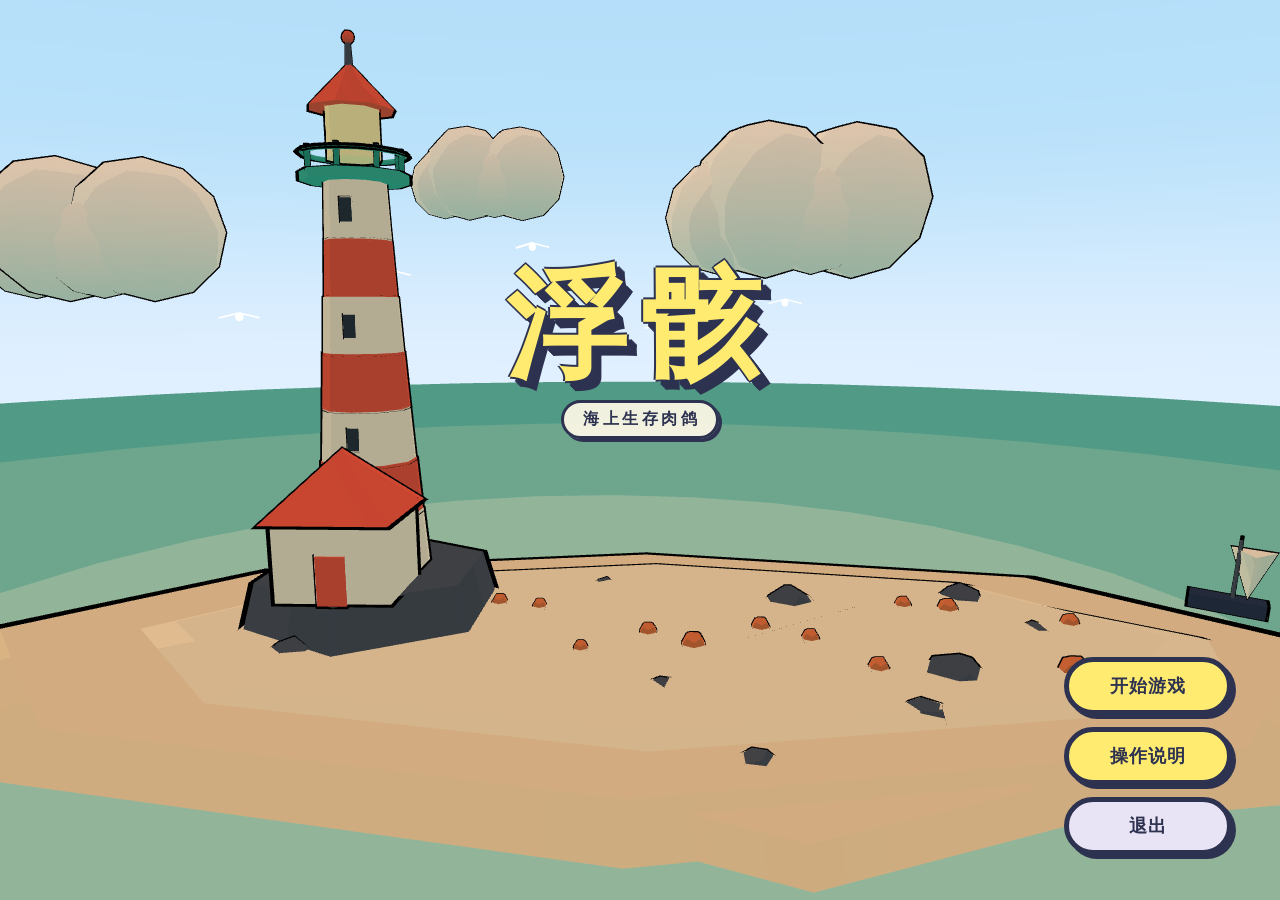
==== index.html @ b7efe767 "Keep flotsam off rocks, keep rocks off lighthouses, and sell supplies by the piece. Co-authored-by: " ====
<!DOCTYPE html>
<html lang="zh-CN">
<head>
  <meta charset="UTF-8" />
  <meta name="viewport" content="width=device-width, initial-scale=1.0, maximum-scale=1.0, user-scalable=no" />
  <title>浮骸</title>
  <link rel="stylesheet" href="css/style.css?v=44n" />
</head>
<body>
  <div id="game-root">
    <canvas id="c"></canvas>
    <div id="hud" class="hidden">
      <div class="hud-top">
        <div class="speed-panel">
          <div class="player-row"><img class="boat-logo" src="art/boat-logo.svg" width="36" height="36" alt="帆船" draggable="false" /><span class="player-name">浮骸船长</span></div>
          <div class="speed-box"><span id="speed-value">000</span><span class="speed-unit">节</span></div>
          <div class="stat-row"><span class="stat-label hp">耐久</span><div class="stat-bar"><div id="hp-fill"></div></div><span id="hp-text">100</span></div>
          <div class="inv-text" id="inv-text"></div>
          <div class="inv-text" id="combo-text"></div>
        </div>
        <div class="map-panel">
          <div class="map-row">
            <div id="hud-resonance" class="hud-resonance hidden" aria-live="polite"></div>
            <canvas id="minimap" width="140" height="140"></canvas>
          </div>
          <div class="map-meta">
            <div class="meta-chip gold" id="zone-name">海域</div>
            <div class="meta-chip" id="frag-count">海图碎片 0</div>
          </div>
        </div>
      </div>

      <div class="distance-hero"><span id="run-dist">0</span><small>米</small></div>

      <div id="evac-countdown" class="evac-countdown hidden"></div>

      <div class="hud-center">
        <div id="toast" class="toast hidden"></div>
        <div id="prompt" class="prompt hidden"></div>
        <div id="combo-hint" class="prompt hidden"></div>
        <div id="tut-guide" class="tut-guide hidden">
          <div id="tut-guide-step" class="tut-guide-step"></div>
          <h3 id="tut-guide-title" class="tut-guide-title"></h3>
          <p id="tut-guide-body" class="tut-guide-body"></p>
          <button type="button" id="tut-guide-next" class="tut-guide-btn">下一步</button>
          <button type="button" id="tut-guide-skip" class="tut-guide-btn tut-guide-skip">跳过教学</button>
        </div>
        <div id="qte" class="qte hidden">
          <div class="qte-label">咬钩 · 指针停在绿区按空格 <span id="qte-hits"></span></div>
          <div class="qte-track"><div id="qte-green" class="qte-green"></div><div id="qte-pointer" class="qte-pointer"></div></div>
        </div>
      </div>

      <div id="slots-bar" class="slots-bar">
        <div class="slot-col">
          <button type="button" class="slot-chip" data-slot="bow">头</button>
          <div class="slot-vita" title="活力"><div class="slot-vita-fill" data-slot="bow"></div></div>
        </div>
        <div class="slot-col">
          <button type="button" class="slot-chip" data-slot="stern">尾</button>
          <div class="slot-vita" title="活力"><div class="slot-vita-fill" data-slot="stern"></div></div>
        </div>
        <div class="slot-col">
          <button type="button" class="slot-chip" data-slot="sideL">左</button>
          <div class="slot-vita" title="活力"><div class="slot-vita-fill" data-slot="sideL"></div></div>
        </div>
        <div class="slot-col">
          <button type="button" class="slot-chip" data-slot="sideR">右</button>
          <div class="slot-vita" title="活力"><div class="slot-vita-fill" data-slot="sideR"></div></div>
        </div>
        <div class="slot-col">
          <button type="button" class="slot-chip" data-slot="keel">锚</button>
          <div class="slot-vita" title="活力"><div class="slot-vita-fill" data-slot="keel"></div></div>
        </div>
        <div class="slot-col">
          <button type="button" class="slot-chip" data-slot="sail">帆</button>
          <div class="slot-vita" title="活力"><div class="slot-vita-fill" data-slot="sail"></div></div>
        </div>
        <button type="button" class="slot-chip bag" id="btn-backpack" title="背包 (Tab / B)">包</button>
      </div>

      <div id="weapon-bar" class="weapon-bar">
        <button type="button" class="weapon-chip active" data-w="0">1 霜矛</button>
        <button type="button" class="weapon-chip" data-w="1">2 雷矛</button>
        <button type="button" class="weapon-chip" data-w="2">3 跌石</button>
      </div>

      <div id="backpack" class="backpack hidden" aria-hidden="true">
        <div class="bp-desk">
          <aside class="bp-nav">
            <button type="button" class="bp-return" id="bp-close" title="关闭 (Tab)">←</button>
            <button type="button" class="bp-tab active" data-tab="catch">
              <span class="bp-tab-icon bp-ico-fish"></span>
              <span class="bp-tab-label">鱼获</span>
            </button>
            <button type="button" class="bp-tab" data-tab="slots">
              <span class="bp-tab-icon bp-ico-slot"></span>
              <span class="bp-tab-label">改装</span>
            </button>
            <button type="button" class="bp-tab" data-tab="supplies">
              <span class="bp-tab-icon bp-ico-box"></span>
              <span class="bp-tab-label">物资</span>
            </button>
            <button type="button" class="bp-tab" data-tab="relics">
              <span class="bp-tab-icon bp-ico-relic"></span>
              <span class="bp-tab-label">宝物</span>
            </button>
            <button type="button" class="bp-tab" data-tab="craft">
              <span class="bp-tab-icon bp-ico-craft"></span>
              <span class="bp-tab-label">合成台</span>
            </button>
            <p class="bp-nav-hint">Tab 关闭</p>
          </aside>
          <section class="bp-mat">
            <div class="bp-mat-head">
              <span class="bp-mat-title" id="bp-mat-title">鱼获</span>
              <span class="bp-mat-count" id="fish-count">0</span>
              <div class="bp-col-nums" aria-hidden="true"><span>1</span><span>2</span><span>3</span><span>4</span><span>5</span></div>
            </div>
            <div id="bp-grid" class="bp-grid"></div>
          </section>
          <aside class="bp-clip">
            <div class="bp-clip-metal"></div>
            <div class="bp-clip-body">
              <div class="bp-clip-empty" id="bp-empty">选中格子查看详情</div>
              <div class="bp-clip-detail hidden" id="bp-detail">
                <div class="bp-clip-head">
                  <h3 id="bp-name">—</h3>
                  <span class="bp-serial" id="bp-serial">No. —</span>
                </div>
                <div class="bp-preview">
                  <div class="bp-preview-swatch" id="bp-swatch"></div>
                  <div class="bp-ribbon" id="bp-ribbon">普通</div>
                </div>
                <p class="bp-tagline" id="bp-tagline"></p>
                <p class="bp-desc" id="bp-desc"></p>
                <div class="bp-meta" id="bp-meta"></div>
                <div class="bp-slot-pick" id="bp-slot-pick">
                  <span class="bp-slot-label">绑定槽位</span>
                  <div class="bp-slot-row" id="bp-slot-row"></div>
                </div>
                <div class="bp-feed-pick hidden" id="bp-feed-pick">
                  <span class="bp-slot-label">选择投喂鱼</span>
                  <div class="bp-feed-row" id="bp-feed-row"></div>
                  <p class="bp-feed-empty hidden" id="bp-feed-empty">鱼获中没有可投喂的鱼</p>
                </div>
                <div class="bp-actions">
                  <button type="button" id="btn-use" class="bp-btn bright">使用</button>
                  <button type="button" id="btn-eat" class="bp-btn bright">食用/修理</button>
                  <button type="button" id="btn-equip" class="bp-btn bright">改装</button>
                  <button type="button" id="btn-feed" class="bp-btn bright">投喂</button>
                  <button type="button" id="btn-discard" class="bp-btn dim">丢弃</button>
                  <button type="button" id="btn-craft" class="bp-btn bright">合成</button>
                  <button type="button" id="btn-craft-clear" class="bp-btn dim">清空</button>
                </div>
              </div>
            </div>
          </aside>
        </div>
      </div>

      <div id="event-modal" class="event-modal hidden">
        <div class="event-card">
          <h3 id="event-title">事件</h3>
          <p id="event-desc">描述</p>
          <div class="event-btns">
            <button type="button" id="event-a" class="mini-btn">A</button>
            <button type="button" id="event-b" class="mini-btn alt">B</button>
          </div>
        </div>
      </div>

      <div id="lighthouse-modal" class="event-modal hidden">
        <div class="event-card">
          <h3>灯塔归航</h3>
          <p>靠近灯塔。现在归航结算本局，或继续航行？</p>
          <div class="event-btns">
            <button type="button" id="btn-lh-return" class="mini-btn">归航结算</button>
            <button type="button" id="btn-lh-continue" class="mini-btn alt">继续航行</button>
          </div>
        </div>
      </div>

      <div id="sea-map-modal" class="sea-map-modal hidden">
        <canvas id="sea-map-canvas" width="720" height="720"></canvas>
        <p class="sea-map-hint">M / Esc 关闭</p>
      </div>

                        <div id="settle-modal" class="event-modal result-modal hidden">
        <div class="result-stage result-stage--win">
          <div class="result-burst" aria-hidden="true"></div>
          <div class="result-mascot" aria-hidden="true">
            <img id="settle-fish" class="result-mascot-img" src="art/result-fish-win.svg?v=3" alt="" draggable="false" />
          </div>
          <div class="result-panel">
            <div class="result-cream" aria-hidden="true"></div>
            <span class="result-tassel result-tassel--l" aria-hidden="true"></span>
            <span class="result-tassel result-tassel--r" aria-hidden="true"></span>
            <h3 id="settle-title">成功归航</h3>
            <div class="result-score">得分 <strong id="settle-score">0</strong></div>
            <p id="settle-stats">—</p>
            <div class="event-btns">
              <button type="button" id="btn-settle-hub" class="result-cta">返回基地</button>
            </div>
          </div>
        </div>
      </div>

      <div id="sink-modal" class="event-modal result-modal hidden">
        <div class="result-stage result-stage--lose">
          <div class="result-burst" aria-hidden="true"></div>
          <div class="result-mascot" aria-hidden="true">
            <img id="sink-fish" class="result-mascot-img" src="art/result-fish-lose.svg?v=3" alt="" draggable="false" />
          </div>
          <div class="result-panel">
            <div class="result-cream" aria-hidden="true"></div>
            <span class="result-tassel result-tassel--l" aria-hidden="true"></span>
            <span class="result-tassel result-tassel--r" aria-hidden="true"></span>
            <h3 id="sink-title">沉船失败</h3>
            <div class="result-score">得分 <strong id="sink-score">0</strong></div>
            <p id="sink-stats">—</p>
            <div class="event-btns">
              <button type="button" id="btn-retry" class="result-cta">返回基地</button>
            </div>
          </div>
        </div>
      </div>

      <div class="hud-bottom">
        <div class="steer-panel">
          <div class="steer-label">舵 <span>A← · D→ · 双击灵敏</span></div>
          <div class="steer-visual">
            <div class="steer-wing left" id="oar-l"></div>
            <div class="steer-dial"><div id="steer-knob"></div></div>
            <div class="steer-wing right" id="oar-r"></div>
          </div>
        </div>
        <div class="action-panel">
          <button type="button" class="action-btn drift" id="btn-fish"><span class="cn" id="btn-fish-cn">抛竿</span><span class="en">空格</span></button>
          <button type="button" class="action-btn boost" id="btn-salvage"><span class="cn">打捞</span><span class="en">E</span></button>
        </div>
      </div>
    </div>

    <div id="hub-bm-scratch" class="hub-bm-scratch hidden" aria-hidden="true">
      <div class="hub-bm-scratch-card">
        <div class="hub-bm-scratch-face" id="hub-bm-scratch-face"></div>
        <canvas id="hub-bm-scratch-canvas" class="hub-bm-scratch-canvas" width="280" height="280"></canvas>
      </div>
      <p class="hub-bm-scratch-hint" id="hub-bm-scratch-hint">按住左键移动鼠标，擦开涂层揭晓宝物</p>
      <div class="hub-bm-scratch-acts">
        <button type="button" class="bp-btn bright" id="hub-bm-scratch-skip">直接揭开</button>
        <button type="button" class="bp-btn ghost hidden" id="hub-bm-scratch-close">完成</button>
      </div>
    </div>

    <div id="hub-bm-batch" class="hub-bm-batch hidden" aria-hidden="true">
      <div class="hub-bm-batch-panel">
        <h3 class="hub-bm-batch-title">一键鉴定结果</h3>
        <div id="hub-bm-batch-list" class="hub-bm-batch-list"></div>
        <button type="button" class="bp-btn bright" id="hub-bm-batch-close">关闭</button>
      </div>
    </div>

    <div id="cover-overlay">
      <div class="cover-title-wrap">
        <h1 class="cover-title" aria-label="浮骸">浮骸</h1>
        <p class="cover-sub">海上生存肉鸽</p>
      </div>
      <div class="cover-actions">
        <button type="button" id="btn-cover-start" class="cover-btn">开始游戏</button>
        <button type="button" id="btn-cover-tutorial" class="cover-btn">操作说明</button>
        <button type="button" id="btn-cover-quit" class="cover-btn cover-btn-muted">退出</button>
      </div>
      <div id="cover-tutorial" class="cover-tutorial hidden">
        <div class="cover-manual-wrap">
          <aside class="bp-clip cover-manual-clip">
            <div class="bp-clip-metal"></div>
            <div class="bp-clip-body">
              <div class="bp-clip-head">
                <h3>操作说明</h3>
                <span class="bp-serial">局外手册</span>
              </div>
              <div id="cover-manual-body" class="hub-manual-text"></div>
            </div>
          </aside>
          <button type="button" id="btn-tutorial-close" class="cover-btn">知道了</button>
        </div>
      </div>
    </div>

    <div id="hub-overlay" class="hidden">
      <header class="hub-topbar">
        <div class="hub-topbar-brand">
          <p class="eyebrow">岛屿基地</p>
          <h1>浮骸</h1>
        </div>
        <div class="hub-meta">
          <span>海图碎片 <strong id="hub-frags">0</strong></span>
          <span>最远 <strong id="hub-best">0m</strong></span>
        </div>
      </header>
      <p class="hub-island-hint">点击建筑进入功能 · 港口出港 · 船坞整备 · 市集商店 · 展馆图鉴 · 图书馆教程 · 仓库存储 · 黑市鉴宝</p>
      <div id="hub-markers" class="hub-markers"></div>
      <div id="hub-drawer" class="hub-drawer hidden">
        <div class="hub-drawer-card hub-bp-shell">
          <div class="bp-desk hub-desk">
            <aside class="bp-nav" id="hub-bp-nav">
              <button type="button" class="bp-return" id="hub-drawer-close" title="关闭">←</button>
              <button type="button" class="bp-tab hub-ship-tab" data-hub-nav="prep">
                <span class="bp-tab-icon bp-ico-slot"></span>
                <span class="bp-tab-label">整备</span>
              </button>
              <button type="button" class="bp-tab hub-ship-tab" data-hub-nav="warehouse">
                <span class="bp-tab-icon bp-ico-box"></span>
                <span class="bp-tab-label">仓库</span>
              </button>
              <button type="button" class="bp-tab hub-ship-tab" data-hub-nav="depart">
                <span class="bp-tab-icon bp-ico-fish"></span>
                <span class="bp-tab-label">出港</span>
              </button>
              <nav class="codex-switch hub-codex-tabs hidden" id="codex-switch">
                <button type="button" class="bp-tab active" data-codex-tab="fish">
                  <span class="bp-tab-icon bp-ico-fish"></span>
                  <span class="bp-tab-label">鱼种</span>
                </button>
                <button type="button" class="bp-tab" data-codex-tab="monster">
                  <span class="bp-tab-icon bp-ico-slot"></span>
                  <span class="bp-tab-label">怪物</span>
                </button>
                <button type="button" class="bp-tab" data-codex-tab="relic">
                  <span class="bp-tab-icon bp-ico-relic"></span>
                  <span class="bp-tab-label">宝物</span>
                </button>
              </nav>
              <p class="bp-nav-hint">Esc 关闭</p>
            </aside>

            <section class="bp-mat hub-mat" id="hub-fs-center">
              <div class="bp-mat-head">
                <span class="bp-mat-title" id="hub-drawer-title">出港</span>
                <span class="bp-mat-count hub-mat-meta" id="hub-mat-meta">海图</span>
                <div class="hub-mat-chips">
                  <span class="hub-meta-chip">海图碎片 <strong id="hub-drawer-frags">0</strong></span>
                  <span class="hub-meta-chip">最远 <strong id="hub-drawer-best">0m</strong></span>
                </div>
              </div>
              <div id="hub-boat-stage" class="hub-boat-stage hub-bp-boat hidden">
                <svg id="hub-callout-lines" class="hub-callout-lines" viewBox="0 0 100 100" preserveAspectRatio="none" aria-hidden="true"></svg>
                <div id="hub-callouts" class="hub-callouts"></div>
              </div>
              <div id="hub-map-stage" class="hub-map-stage">
                <canvas id="hub-map-canvas" width="720" height="720" aria-label="海域地图"></canvas>
              </div>
              <div id="hub-warehouse-stage" class="hub-warehouse-stage hidden">
                <div id="hub-warehouse" class="bp-grid hub-wh-grid"></div>
              </div>
              <div id="hub-center-codex" class="hub-center-codex-inline hidden">
                <div class="codex-portrait lg polaroid" id="codex-portrait"><span class="codex-q">?</span></div>
                <p class="codex-serial" id="codex-serial">No. —</p>
                <h3 id="codex-name">选择条目</h3>
                <p class="codex-tag" id="codex-tag">—</p>
                <p class="codex-desc" id="codex-desc">选中格子查看详情</p>
              </div>
              <div id="hub-shop-stage" class="hub-shop-stage hidden">
                <div id="hub-shop" class="hub-shop"></div>
              </div>
              <div id="hub-blackmarket-stage" class="hub-shop-stage hidden">
                <div id="hub-blackmarket" class="hub-shop"></div>
              </div>
              <div id="hub-library-stage" class="hub-library-stage hidden">
                <aside class="bp-clip hub-library-clip">
                  <div class="bp-clip-metal"></div>
                  <div class="bp-clip-body">
                    <div class="bp-clip-head">
                      <h3>新手教程</h3>
                      <span class="bp-serial">局外手册</span>
                    </div>
                    <div id="hub-library-body" class="hub-manual-text"></div>
                  </div>
                </aside>
              </div>
            </section>

            <aside class="bp-clip" id="hub-fs-right">
              <div class="bp-clip-metal"></div>
              <div class="bp-clip-body">
                <div id="hub-fs-left-prep" class="hub-clip-panel">
                  <h3 class="hub-clip-h">携带背包</h3>
                  <div id="hub-backpack" class="hub-backpack-list" aria-label="携带物资与改装"></div>
                </div>
                <div id="hub-fs-left-warehouse" class="hub-clip-panel hidden">
                  <h3 class="hub-clip-h">仓库说明</h3>
                  <p class="hub-fs-blurb">点格子绑鱼、拆卸或投喂。中间为仓库鱼获。选中仓库鱼获查看操作</p>
                  <div id="hub-wh-detail" class="hub-fs-blurb">选中仓库鱼查看操作</div>
                </div>
                <div id="hub-fs-left-depart" class="hub-clip-panel hidden">
                  <h3 class="hub-clip-h">出航</h3>
                  <div id="hub-depart-summary" class="hub-fs-stats"></div>
                  <h3 class="hub-clip-h">选择海域</h3>
                  <div id="hub-zones" class="hub-zones"></div>
                  <h3 class="hub-clip-h">携带</h3>
                  <div id="hub-cargo" class="hub-warehouse"></div>
                  <button type="button" id="btn-depart" class="bp-btn bright hub-depart-btn">出港航行</button>
                </div>
                <div id="hub-fs-left-shop" class="hub-clip-panel hidden">
                  <p class="bp-clip-empty">归航和出售物品获得海图碎片。买船出航，沉船后需重买。帆船免费。</p>
                </div>
                <div id="hub-fs-left-blackmarket" class="hub-clip-panel hidden">
                  <h3 class="hub-clip-h">黑市鉴宝</h3>
                  <p class="hub-fs-blurb">未鉴定黑色包裹每件 20 碎片。单开可刮擦揭晓；也可一键鉴定（按余额能付几件开几件）。鉴宝后物品进入仓库。</p>
                  <div id="hub-bm-detail" class="hub-shop-detail"></div>
                </div>
                <div id="hub-fs-left-codex" class="hub-clip-panel hidden">
                  <div id="hub-codex" class="hub-codex">
                    <aside class="codex-list" id="codex-list"></aside>
                  </div>
                </div>
                <div id="hub-fs-left-library" class="hub-clip-panel hidden">
                  <h3 class="hub-clip-h">图书馆</h3>
                  <p class="hub-fs-blurb">局外全系统说明。练习湾海上卡片不在这里。</p>
                </div>
              </div>
            </aside>
          </div>
        </div>
      </div>

      <div id="hub-boats" class="hub-boats" hidden></div>
      <div id="hub-prep-slots" class="hub-fs-stats" hidden></div>
      <div id="hub-supplies" class="hub-supplies" hidden></div>
    </div>
  </div>
  <script type="importmap">
  {"imports":{"three":"./vendor/three/three.module.js"}}
  </script>
  <div id="boot-error" hidden style="position:fixed;inset:auto 12px 12px 12px;z-index:9999;background:#3a1020;color:#ffb4c0;border:3px solid #000;border-radius:12px;padding:12px 14px;font:13px/1.45 Consolas,monospace;max-height:40vh;overflow:auto;white-space:pre-wrap"></div>
  <script type="module">
    const box = document.getElementById('boot-error');
    const show = (msg) => {
      if (!box) return;
      box.hidden = false;
      box.textContent = String(msg);
      console.error(msg);
    };
    window.addEventListener('error', (e) => show((e.error && e.error.stack) || e.message));
    window.addEventListener('unhandledrejection', (e) => show(e.reason && e.reason.stack || e.reason));
    const fileHint = '请勿直接双击 index.html。运行项目里的 play.bat，或打开 http://127.0.0.1:8787/\nChrome 在 file:// 下无法加载 ES 模块。';
    const urls = location.protocol === 'file:'
      ? ['./js/main.js', './js/main.js?v=44n']
      : ['./js/main.js?v=44n'];
    if (location.protocol === 'file:') show(fileHint);
    let last = null;
    let ok = false;
    for (const url of urls) {
      try {
        await import(url);
        ok = true;
        break;
      } catch (err) {
        last = err;
      }
    }
    if (ok) {
      if (location.protocol !== 'file:' && box) box.hidden = true;
    } else {
      show(((last && last.stack) || last || '') + '\n\n' + fileHint);
    }
  </script>
</body>
</html>
---- css/style.css ----
:root {
  --teal: #1ad4c8;
  --teal-dark: #0a8f8a;
  --pink: #ff3d7a;
  --pink-hot: #ff2a6a;
  --mint: #5dffb0;
  --gold: #ffd24a;
  --ink: #0a0e14;
  --panel: rgba(8, 12, 18, 0.82);
  --border: #1cffc5;
  --dusk-orange: #ff8a3d;
  --dusk-pink: #ff6b9d;
  --ink-on-panel: #f4f8fa;
  --ink-muted: rgba(244, 248, 250, 0.75);
}

* {
  box-sizing: border-box;
  margin: 0;
  padding: 0;
  -webkit-tap-highlight-color: transparent;
  user-select: none;
}

html, body {
  width: 100%;
  height: 100%;
  overflow: hidden;
  background: #0b1420;
  font-family: "Noto Sans SC", system-ui, sans-serif;
}

#game-root {
  position: relative;
  width: 100%;
  height: 100%;
}

#c {
  display: block;
  width: 100%;
  height: 100%;
}

#hud {
  position: absolute;
  inset: 0;
  pointer-events: none;
  z-index: 10;
}

.hud-top {
  display: flex;
  justify-content: space-between;
  align-items: flex-start;
  padding: 14px 16px;
  gap: 12px;
}

.speed-panel {
  display: flex;
  flex-direction: column;
  gap: 6px;
}

.player-row {
  display: flex;
  align-items: center;
  gap: 8px;
}

.boat-logo {
  width: 36px;
  height: 36px;
  border-radius: 8px;
  border: 2px solid #000;
  box-shadow: 0 0 0 1px var(--border), 0 3px 0 #000;
  background: #0b3a42;
  object-fit: cover;
  flex-shrink: 0;
}

/* Light-panel biomes (practice / coral): dark ink for readable HUD chrome */
#hud[data-biome="practice"] .player-name,
#hud[data-biome="coral"] .player-name {
  color: #1a3038;
  text-shadow: 0 1px 0 rgba(255, 255, 255, 0.55);
}
#hud[data-biome="practice"] #speed-value,
#hud[data-biome="coral"] #speed-value {
  color: #163038;
  text-shadow: 1px 1px 0 rgba(255, 255, 255, 0.45);
}
#hud[data-biome="practice"] .speed-unit,
#hud[data-biome="coral"] .speed-unit {
  color: var(--teal-dark);
}
#hud[data-biome="practice"] #hp-text,
#hud[data-biome="coral"] #hp-text,
#hud[data-biome="practice"] .inv-text,
#hud[data-biome="coral"] .inv-text {
  color: #1a3038;
}
#hud[data-biome="practice"] .meta-chip,
#hud[data-biome="coral"] .meta-chip {
  color: #1a3038;
}
#hud[data-biome="practice"] .meta-chip.gold,
#hud[data-biome="coral"] .meta-chip.gold {
  color: #8a6020;
}
#hud[data-biome="practice"] .hud-resonance,
#hud[data-biome="coral"] .hud-resonance {
  color: var(--teal-dark);
}
#hud[data-biome="practice"] .distance-hero,
#hud[data-biome="coral"] .distance-hero {
  color: #163038;
  text-shadow: 0 1px 0 rgba(255, 255, 255, 0.5), 2px 2px 0 rgba(0, 0, 0, 0.12);
}
/* Panel text contrast is driven by --ink-on-panel (set per biome in hudTheme.js). */
#hud[data-biome="practice"] .slot-chip.bag,
#hud[data-biome="coral"] .slot-chip.bag {
  color: #042830;
}


.avatar {
  width: 28px;
  height: 28px;
  border-radius: 6px;
  border: 2px solid #000;
  background:
    linear-gradient(145deg, #ff6b4a, #c4302b);
  box-shadow: 0 0 0 1px var(--border);
}

.player-name {
  font-size: 13px;
  font-weight: 900;
  color: #fff;
  text-shadow: 0 1px 0 #000, 0 0 8px rgba(0,0,0,.5);
  letter-spacing: 0.04em;
}

.speed-box {
  display: inline-flex;
  align-items: baseline;
  gap: 6px;
  padding: 8px 18px 8px 14px;
  background: var(--panel);
  border: 2.5px solid var(--border);
  border-radius: 4px;
  transform: skewX(-12deg);
  box-shadow: 0 4px 0 #000, 0 0 18px rgba(28, 255, 197, 0.25);
}

.speed-box > * {
  transform: skewX(12deg);
}

#speed-value {
  font-family: "Black Ops One", "Noto Sans SC", sans-serif;
  font-size: 42px;
  line-height: 1;
  color: var(--ink-on-panel);
  letter-spacing: 0.02em;
  text-shadow: none;
  min-width: 3ch;
  text-align: right;
}

.speed-unit {
  font-size: 14px;
  font-weight: 900;
  color: var(--mint);
  letter-spacing: 0.06em;
}

.cargo-bar-wrap {
  display: flex;
  align-items: center;
  gap: 8px;
  padding: 4px 8px;
  background: var(--panel);
  border: 2px solid #000;
  border-radius: 4px;
  width: fit-content;
}

.stat-row {
  display: flex;
  align-items: center;
  gap: 8px;
  padding: 4px 8px;
  background: var(--panel);
  border: 2px solid #000;
  border-radius: 4px;
  width: fit-content;
}

.stat-label {
  font-size: 11px;
  font-weight: 900;
  color: var(--gold);
}

.stat-label.hp {
  color: var(--pink);
}

.stat-bar {
  width: 90px;
  height: 10px;
  background: #1a2230;
  border: 2px solid #000;
  border-radius: 2px;
  overflow: hidden;
}

#hp-fill {
  height: 100%;
  width: 100%;
  background: linear-gradient(90deg, var(--pink), var(--gold), var(--mint));
  transition: width 0.2s ease;
}

#hp-text {
  font-size: 11px;
  font-weight: 900;
  color: var(--ink-on-panel);
  min-width: 2.2em;
}

.inv-text {
  font-size: 11px;
  font-weight: 900;
  color: var(--ink-muted);
}

#combo-text.combo-hot {
  color: var(--gold);
}

#combo-text.combo-drop {
  animation: comboDrop 0.28s ease;
}

@keyframes comboDrop {
  0% { transform: translateY(0); }
  45% { transform: translateY(3px); opacity: 0.55; }
  100% { transform: translateY(0); }
}

.cargo-label {
  font-size: 11px;
  font-weight: 900;
  color: var(--gold);
}

.cargo-bar {
  width: 90px;
  height: 10px;
  background: #1a2230;
  border: 2px solid #000;
  border-radius: 2px;
  overflow: hidden;
}

#cargo-fill {
  height: 100%;
  width: 0%;
  background: linear-gradient(90deg, var(--mint), var(--gold), var(--pink));
  transition: width 0.2s ease;
}

#cargo-text {
  font-size: 11px;
  font-weight: 900;
  color: #fff;
  min-width: 3.2em;
}

.map-panel {
  display: flex;
  flex-direction: column;
  align-items: flex-end;
  gap: 6px;
}

.map-row {
  display: flex;
  align-items: flex-start;
  justify-content: flex-end;
  gap: 8px;
}

.hud-resonance {
  max-width: 110px;
  padding: 5px 9px;
  background: var(--panel);
  border: 2px solid #000;
  border-radius: 4px;
  color: var(--ink-on-panel);
  font-size: 11px;
  font-weight: 900;
  line-height: 1.35;
  transform: skewX(-8deg);
  box-shadow: 0 3px 0 #000;
  pointer-events: none;
  text-align: left;
}
.hud-resonance.hidden {
  display: none !important;
}

#minimap {
  width: 118px;
  height: 118px;
  background: rgba(6, 14, 22, 0.88);
  border: 3px solid #000;
  border-radius: 6px;
  box-shadow: 0 0 0 2px var(--border), 0 6px 0 #000;
}

.map-meta {
  display: flex;
  gap: 6px;
}

.meta-chip {
  padding: 4px 10px;
  background: var(--panel);
  border: 2px solid #000;
  border-radius: 4px;
  color: var(--ink-on-panel);
  font-size: 12px;
  font-weight: 900;
  transform: skewX(-8deg);
  box-shadow: 0 3px 0 #000;
}

.meta-chip.gold {
  color: var(--gold);
  border-color: #000;
  box-shadow: 0 0 0 1px var(--gold), 0 3px 0 #000;
}

.hud-center {
  position: absolute;
  left: 50%;
  top: 18%;
  transform: translateX(-50%);
  display: flex;
  flex-direction: column;
  align-items: center;
  gap: 10px;
  width: min(90vw, 420px);
}

.toast, .prompt {
  padding: 10px 18px;
  background: var(--panel);
  border: 3px solid #000;
  border-radius: 8px;
  color: var(--ink-on-panel);
  font-weight: 900;
  font-size: 16px;
  text-align: center;
  box-shadow: 0 0 0 2px var(--border), 0 5px 0 #000;
}

.toast {
  border-color: var(--pink);
  color: var(--ink-on-panel);
  text-shadow: none;
}

.reward-pulse {
  animation: rewardHudPulse 0.34s cubic-bezier(.2, .9, .35, 1);
}

@keyframes rewardHudPulse {
  0% { transform: scale(1); filter: brightness(1); }
  42% { transform: scale(1.18); filter: brightness(1.55); }
  100% { transform: scale(1); filter: brightness(1); }
}

.qte.reward-success {
  animation: qteRewardSuccess 0.28s cubic-bezier(.2, .95, .3, 1) both;
}

@keyframes qteRewardSuccess {
  0% { transform: scale(1); filter: brightness(1); }
  45% { transform: scale(1.09); filter: brightness(1.7); box-shadow: 0 0 0 4px #fff, 0 0 28px var(--mint); }
  100% { transform: scale(0.98); filter: brightness(1.15); }
}

.prompt {
  border-color: var(--mint);
  color: var(--ink-on-panel);
}

.evac-countdown {
  position: absolute;
  top: 72px;
  left: 50%;
  transform: translateX(-50%);
  z-index: 12;
  padding: 8px 20px;
  background: var(--panel);
  border: 3px solid #000;
  border-radius: 10px;
  color: var(--ink-on-panel);
  font-weight: 900;
  font-size: 22px;
  letter-spacing: 0.04em;
  box-shadow: 0 0 0 2px var(--border), 0 5px 0 #000;
  pointer-events: none;
  font-family: 'Noto Sans SC', sans-serif;
}
.evac-countdown.hidden { display: none !important; }

.tut-guide {
  position: absolute;
  right: max(20px, 4vw);
  top: 20%;
  left: auto;
  z-index: 14;
  width: min(560px, 64vw);
  max-width: none;
  margin: 0;
  padding: 12px 18px;
  background: var(--panel);
  border: 3px solid #000;
  border-radius: 12px;
  box-shadow: 0 0 0 2px var(--border), 0 6px 0 #000;
  display: grid;
  grid-template-columns: min-content minmax(0, 1fr) auto;
  grid-template-rows: auto auto auto;
  column-gap: 14px;
  row-gap: 2px;
  align-items: center;
  text-align: left;
  pointer-events: auto;
}
.tut-guide.hidden { display: none !important; }
.tut-guide-step {
  grid-column: 1;
  grid-row: 1;
  font-size: 11px;
  font-weight: 800;
  letter-spacing: 0.08em;
  color: var(--ink-muted);
  margin: 0;
}
.tut-guide-title {
  grid-column: 1;
  grid-row: 2;
  margin: 0;
  font-family: Fredoka, "Noto Sans SC", sans-serif;
  font-size: 18px;
  font-weight: 800;
  color: var(--ink-on-panel);
  text-shadow: none;
  white-space: nowrap;
}
.tut-guide-body {
  grid-column: 2;
  grid-row: 1 / 3;
  margin: 0;
  font-size: 14px;
  font-weight: 700;
  line-height: 1.4;
  color: var(--ink-on-panel);
}
.tut-guide-btn {
  grid-column: 3;
  grid-row: 1 / 3;
  appearance: none;
  border: 3px solid #000;
  border-radius: 12px;
  background: linear-gradient(180deg, #ffe066, #f0a020);
  color: #1a1008;
  font-weight: 900;
  font-size: 16px;
  padding: 12px 20px;
  box-shadow: 0 0 0 3px var(--pink), 0 5px 0 #000;
  cursor: pointer;
  white-space: nowrap;
  animation: tut-next-pulse 1.4s ease-in-out infinite;
}
.tut-guide-btn:disabled {
  opacity: 0.5;
  cursor: default;
  box-shadow: 0 2px 0 #000;
  transform: none;
  animation: none;
  background: linear-gradient(180deg, #9aa8b0, #6a7880);
  color: #e8f0f0;
}
.tut-guide-btn:not(:disabled):active {
  transform: translateY(2px);
  box-shadow: 0 0 0 3px var(--pink), 0 2px 0 #000;
}
.tut-guide-skip {
  grid-column: 3;
  grid-row: 3;
  margin-top: 4px;
  padding: 8px 12px;
  font-size: 13px;
  animation: none;
  background: linear-gradient(180deg, #7ff0ff, #12a7d6);
  color: #06222e;
  box-shadow: 0 0 0 3px #0a5f80, 0 4px 0 #000;
}
.tut-guide-skip:not(:disabled):active {
  transform: translateY(2px);
  box-shadow: 0 0 0 3px #0a5f80, 0 2px 0 #000;
}
.tut-guide.skip-only {
  grid-template-columns: auto;
  grid-template-rows: auto;
  width: auto;
}
.tut-guide.skip-only .tut-guide-step,
.tut-guide.skip-only .tut-guide-title,
.tut-guide.skip-only .tut-guide-body,
.tut-guide.skip-only #tut-guide-next {
  display: none;
}
.tut-guide.skip-only .tut-guide-skip {
  grid-column: 1;
  grid-row: 1;
  margin-top: 0;
}
@keyframes tut-next-pulse {
  0%, 100% { filter: brightness(1); }
  50% { filter: brightness(1.12); }
}

#btn-equip.tut-equip-hl {
  outline: 3px solid var(--pink);
  outline-offset: 3px;
  box-shadow: 0 0 0 4px rgba(255, 107, 157, 0.45), 0 4px 0 #000;
  animation: tut-equip-pulse 1.1s ease-in-out infinite;
  position: relative;
  z-index: 2;
}
@keyframes tut-equip-pulse {
  0%, 100% { transform: scale(1); }
  50% { transform: scale(1.04); }
}

#hud[data-biome="practice"] .slot-chip,
#hud[data-biome="coral"] .slot-chip {
  background: var(--panel);
  color: var(--ink-on-panel);
}
#hud[data-biome="practice"] .slot-chip.filled,
#hud[data-biome="coral"] .slot-chip.filled {
  background: linear-gradient(180deg, var(--pink), var(--pink-hot));
  color: #fff;
}
#hud[data-biome="practice"] .weapon-chip,
#hud[data-biome="coral"] .weapon-chip {
  background: var(--panel);
  color: var(--ink-on-panel);
}

.hidden {
  display: none !important;
}

.hud-bottom {
  position: absolute;
  left: 0;
  right: 0;
  bottom: 18px;
  display: flex;
  justify-content: space-between;
  align-items: flex-end;
  padding: 0 16px;
  gap: 12px;
  pointer-events: none;
}

.steer-panel {
  display: flex;
  flex-direction: column;
  gap: 6px;
  min-width: 160px;
}

.steer-label {
  font-size: 12px;
  font-weight: 900;
  color: #fff;
  text-shadow: 0 1px 0 #000;
}

.steer-label span {
  color: var(--teal);
  margin-left: 4px;
  font-size: 10px;
  letter-spacing: 0.08em;
}

.steer-visual {
  display: flex;
  align-items: center;
  gap: 4px;
}

.steer-wing {
  width: 28px;
  height: 16px;
  background: var(--gold);
  border: 2.5px solid #000;
  border-radius: 3px;
}

.steer-dial {
  width: 52px;
  height: 52px;
  border-radius: 50%;
  background: var(--teal);
  border: 3px solid #000;
  display: grid;
  place-items: center;
  box-shadow: inset 0 -6px 0 rgba(0,0,0,.18);
  position: relative;
}

#steer-knob {
  width: 22px;
  height: 22px;
  border-radius: 50%;
  background: var(--pink-hot);
  border: 2.5px solid #000;
  transform: translateX(0);
  transition: transform 0.08s linear;
}

.steer-bar {
  height: 10px;
  background: #15202c;
  border: 2px solid #000;
  border-radius: 999px;
  overflow: hidden;
  position: relative;
}

#steer-fill {
  position: absolute;
  top: 0;
  bottom: 0;
  left: 50%;
  width: 8px;
  margin-left: -4px;
  background: var(--mint);
  border-radius: 2px;
  box-shadow: 0 0 10px var(--mint);
}

.action-panel {
  display: flex;
  gap: 10px;
  pointer-events: auto;
}

.action-btn {
  width: 92px;
  height: 92px;
  border-radius: 22px;
  border: 4px solid #000;
  display: flex;
  flex-direction: column;
  align-items: center;
  justify-content: center;
  gap: 2px;
  cursor: pointer;
  font-family: inherit;
  box-shadow: 0 6px 0 #000, 0 0 16px rgba(0,0,0,.25);
  transition: transform 0.08s ease, filter 0.12s ease;
}

.action-btn:active,
.action-btn.pressed {
  transform: translateY(4px);
  box-shadow: 0 2px 0 #000;
}

.action-btn .cn {
  font-size: 20px;
  font-weight: 900;
  color: #fff;
  text-shadow: 0 2px 0 rgba(0,0,0,.35);
}

.action-btn .en {
  font-size: 11px;
  font-weight: 900;
  letter-spacing: 0.12em;
  color: rgba(255,255,255,.88);
}

.action-btn.drift {
  background: linear-gradient(180deg, var(--pink), var(--pink-hot));
}

.action-btn.boost {
  background: linear-gradient(180deg, var(--mint), var(--teal-dark));
}

.action-btn.anchor-btn {
  background: var(--panel);
  border-color: var(--border);
}
.action-btn.anchor-btn .cn {
  color: var(--ink-on-panel);
}
.action-btn.anchor-btn .en {
  color: var(--ink-muted);
}
.action-btn.anchor-btn.anchored {
  border-color: var(--gold);
  box-shadow: 0 6px 0 #000, 0 0 14px var(--gold);
}
.action-btn.anchor-btn.anchored .cn {
  color: var(--gold);
}

.action-btn:disabled {
  filter: grayscale(0.55) brightness(0.75);
  cursor: not-allowed;
}

#hint-bar {
  position: absolute;
  left: 50%;
  bottom: 128px;
  transform: translateX(-50%);
  z-index: 11;
  padding: 6px 14px;
  background: rgba(0,0,0,.45);
  border: 2px solid rgba(0,0,0,.7);
  border-radius: 999px;
  color: rgba(255,255,255,.85);
  font-size: 12px;
  font-weight: 700;
  white-space: nowrap;
  pointer-events: none;
}

#title-overlay {
  position: absolute;
  inset: 0;
  z-index: 30;
  display: grid;
  place-items: center;
  background:
    radial-gradient(ellipse at 50% 30%, rgba(255,120,60,.35), transparent 55%),
    linear-gradient(180deg, rgba(20, 10, 40, .75), rgba(8, 16, 28, .88));
  backdrop-filter: blur(2px);
}

.title-card {
  text-align: center;
  padding: 36px 40px;
  background: rgba(8, 12, 20, 0.78);
  border: 4px solid #000;
  border-radius: 18px;
  box-shadow: 0 0 0 3px var(--border), 0 12px 0 #000;
  max-width: 92vw;
}

.eyebrow {
  color: var(--pink);
  font-weight: 900;
  font-size: 13px;
  letter-spacing: 0.2em;
  margin-bottom: 8px;
}

.title-card h1 {
  font-family: "Black Ops One", "Noto Sans SC", sans-serif;
  font-size: clamp(48px, 12vw, 84px);
  line-height: 1;
  color: #fff;
  text-shadow:
    4px 4px 0 #000,
    -1px 0 0 var(--border),
    0 0 24px rgba(255, 120, 60, 0.45);
  margin-bottom: 10px;
}

.title-card .sub {
  color: #cfeef0;
  font-weight: 700;
  font-size: 15px;
  margin-bottom: 22px;
}

#btn-start {
  pointer-events: auto;
  border: 4px solid #000;
  border-radius: 14px;
  padding: 12px 42px;
  background: linear-gradient(180deg, #ff9a4a, #ff4d6d);
  color: #fff;
  font-size: 22px;
  font-weight: 900;
  font-family: inherit;
  cursor: pointer;
  box-shadow: 0 6px 0 #000;
}

#btn-start:active {
  transform: translateY(4px);
  box-shadow: 0 2px 0 #000;
}

@media (max-width: 720px) {
  #speed-value { font-size: 30px; }
  #minimap { width: 96px; height: 96px; }
  .action-btn { width: 76px; height: 76px; border-radius: 18px; }
  .action-btn .cn { font-size: 16px; }
  #hint-bar { bottom: 112px; font-size: 10px; max-width: 92vw; white-space: normal; text-align: center; }
  .slots-bar { bottom: 120px; }
}

/* QTE */
.qte {
  width: min(92vw, 360px);
  padding: 12px 14px;
  background: var(--panel);
  border: 3px solid #000;
  border-radius: 12px;
  box-shadow: 0 0 0 2px var(--border), 0 6px 0 #000;
}

.qte-label {
  text-align: center;
  font-weight: 900;
  color: var(--ink-on-panel);
  margin-bottom: 8px;
  font-size: 14px;
}

.qte.qte-miss {
  animation: qteMissRecoil 0.28s ease-out;
}

@keyframes qteMissRecoil {
  0% { transform: translateX(0); }
  28% { transform: translateX(-5px); }
  58% { transform: translateX(4px); }
  100% { transform: translateX(0); }
}

.qte-track {
  position: relative;
  height: 22px;
  background: #1a2230;
  border: 3px solid #000;
  border-radius: 6px;
  overflow: hidden;
}

.qte-green {
  position: absolute;
  top: 0;
  bottom: 0;
  background: linear-gradient(180deg, var(--mint), var(--teal-dark));
  border-left: 2px solid #000;
  border-right: 2px solid #000;
}

.qte-pointer {
  position: absolute;
  top: -2px;
  bottom: -2px;
  width: 6px;
  margin-left: -3px;
  background: #fff;
  border: 2px solid #000;
  box-shadow: 0 0 8px #fff;
}

/* Slots */
.slots-bar {
  position: absolute;
  left: 50%;
  bottom: 118px;
  transform: translateX(-50%);
  display: flex;
  gap: 6px;
  align-items: flex-start;
  pointer-events: auto;
  z-index: 12;
}

.slot-col {
  display: flex;
  flex-direction: column;
  align-items: center;
  gap: 4px;
}

.slot-chip {
  width: 40px;
  height: 40px;
  border-radius: 10px;
  border: 3px solid #000;
  background: rgba(8, 12, 18, 0.85);
  color: #fff;
  font-weight: 900;
  font-size: 13px;
  cursor: pointer;
  box-shadow: 0 3px 0 #000;
  font-family: inherit;
}

.slot-chip.active {
  box-shadow: 0 0 0 2px var(--mint), 0 3px 0 #000;
  color: var(--mint);
}

.slot-chip.filled {
  background: linear-gradient(180deg, var(--pink), var(--pink-hot));
}

.slot-chip.on-cd {
  position: relative;
  color: #cde;
}
.slot-chip .slot-cd {
  position: absolute;
  inset: 0;
  display: flex;
  align-items: center;
  justify-content: center;
  border-radius: 7px;
  background: rgba(0, 0, 0, 0.62);
  color: #ffe066;
  font-size: 14px;
  font-weight: 900;
  pointer-events: none;
  z-index: 2;
}
.slot-chip .slot-cd.hidden {
  display: none !important;
}

.slot-chip.bag {
  background: linear-gradient(180deg, var(--teal), var(--teal-dark));
  color: #042830;
  margin-left: 6px;
  align-self: flex-start;
}

.slot-chip.bag.open {
  box-shadow: 0 0 0 2px var(--mint), 0 3px 0 #000;
}

.slot-vita {
  width: 40px;
  height: 7px;
  border: 2px solid #000;
  border-radius: 4px;
  background: rgba(8, 12, 18, 0.85);
  overflow: hidden;
  box-shadow: 0 2px 0 #000;
}

.slot-vita.empty {
  opacity: 0.35;
}

.slot-vita-fill {
  height: 100%;
  width: 0%;
  background: linear-gradient(90deg, var(--mint), var(--teal));
  transition: width 0.15s linear, background 0.2s ease;
}

.slot-vita-fill.low {
  background: linear-gradient(90deg, var(--gold), var(--pink));
}

.slot-vita-fill.critical {
  background: linear-gradient(90deg, var(--pink), var(--pink-hot));
}

/* Backpack — tabletop desk inventory */
.backpack {
  position: absolute;
  inset: 0;
  z-index: 30;
  display: grid;
  place-items: center;
  pointer-events: auto;
  background:
    radial-gradient(ellipse at 30% 20%, rgba(255, 180, 90, 0.18), transparent 50%),
    rgba(6, 10, 16, 0.72);
  backdrop-filter: blur(2px);
}

.backpack.hidden { display: none; }

.bp-desk {
  display: grid;
  grid-template-columns: 88px minmax(280px, 1fr) minmax(220px, 300px);
  gap: 18px;
  width: min(96vw, 980px);
  height: min(88vh, 560px);
  padding: 22px 20px 20px 14px;
  background:
    linear-gradient(135deg, rgba(255,255,255,0.08), transparent 40%),
    repeating-linear-gradient(90deg, rgba(0,0,0,0.04) 0 2px, transparent 2px 14px),
    linear-gradient(180deg, #8b5a32 0%, #6e4224 45%, #5a351c 100%);
  border: 4px solid #1a1008;
  border-radius: 6px;
  box-shadow:
    0 0 0 3px #c48a4a,
    0 18px 0 #2a180c,
    0 28px 40px rgba(0,0,0,.55);
  font-family: "Noto Sans SC", sans-serif;
}

.bp-nav {
  display: flex;
  flex-direction: column;
  gap: 10px;
  align-items: stretch;
  padding-top: 4px;
}

.bp-return {
  width: 48px;
  height: 40px;
  border: 2px solid #1a1008;
  border-radius: 4px;
  background: #e8f6f4;
  color: #0a8f8a;
  font-size: 20px;
  font-weight: 900;
  cursor: pointer;
  box-shadow: 0 3px 0 #1a1008;
  align-self: center;
}

.bp-tab {
  position: relative;
  display: flex;
  flex-direction: column;
  align-items: center;
  gap: 4px;
  padding: 10px 6px 12px;
  border: 2px solid #1a1008;
  background: #f3ebe0;
  color: #2a1a10;
  font-weight: 900;
  font-size: 11px;
  cursor: pointer;
  font-family: inherit;
  box-shadow: 0 3px 0 #1a1008;
  transform: rotate(-1.5deg);
}

.bp-tab:nth-child(3) { transform: rotate(1.2deg); }
.bp-tab:nth-child(4) { transform: rotate(-0.8deg); }
.bp-tab:nth-child(5) { transform: rotate(1.6deg); }
.bp-tab:nth-child(6) { transform: rotate(-1.2deg); }

.backpack .bp-tab[data-tab="catch"] {
  background: #e4f4f2;
}
.backpack .bp-tab[data-tab="slots"] {
  background: #f0e4d4;
}
.backpack .bp-tab[data-tab="supplies"] {
  background: #f6efd2;
}
.backpack .bp-tab[data-tab="relics"] {
  background: #ebe4f0;
}
.backpack .bp-tab[data-tab="craft"] {
  background: #f3d4c8;
}
.backpack .bp-tab[data-tab="catch"].active {
  background: #dff8f4;
  color: #0a6f6a;
}
.backpack .bp-tab[data-tab="slots"].active {
  background: #f7ecdc;
  color: #5a3a18;
}
.backpack .bp-tab[data-tab="supplies"].active {
  background: #fff6d4;
  color: #7a5a10;
}
.backpack .bp-tab[data-tab="relics"].active {
  background: #f3e8fc;
  color: #5a2a78;
  box-shadow: 0 0 0 2px #9b59b6, 0 3px 0 #1a1008;
}
.backpack .bp-tab[data-tab="craft"].active {
  background: #fde6dc;
  color: #8a3020;
  box-shadow: 0 0 0 2px #d07050, 0 3px 0 #1a1008;
}

.bp-tab::before {
  content: "";
  position: absolute;
  top: -8px;
  left: 50%;
  width: 42px;
  height: 14px;
  transform: translateX(-50%) rotate(-2deg);
  background: rgba(214, 196, 140, 0.85);
  border: 1px solid rgba(90, 70, 30, 0.35);
}

.bp-tab.active {
  background: #fff8ee;
  box-shadow: 0 0 0 2px var(--teal), 0 3px 0 #1a1008;
  color: #0a6f6a;
}
.backpack .bp-tab[data-tab="slots"],
.backpack .bp-tab[data-tab="slots"].active {
  color: #111;
}
.backpack .bp-tab[data-tab="slots"].active {
  color: #5a3a18;
  box-shadow: 0 0 0 2px #c48a4a, 0 3px 0 #1a1008;
}
.backpack .bp-tab[data-tab="supplies"].active {
  box-shadow: 0 0 0 2px #e0a020, 0 3px 0 #1a1008;
}

.bp-tab-icon {
  width: 28px;
  height: 22px;
  border: 2px solid #1a1008;
  border-radius: 3px;
}

.bp-ico-fish {
  background:
    radial-gradient(circle at 70% 45%, #111 2px, transparent 3px),
    linear-gradient(110deg, #1ad4c8 40%, #0a8f8a 100%);
  border-radius: 50% 40% 50% 40%;
}

.bp-ico-slot {
  background:
    linear-gradient(#c48a4a, #8b5a32);
  clip-path: polygon(20% 10%, 80% 10%, 90% 90%, 10% 90%);
}

.bp-ico-box {
  background:
    linear-gradient(180deg, #ffd24a 0 35%, #e0a020 35% 100%);
}

.bp-ico-craft {
  background:
    linear-gradient(#f4c4a8, #d07050);
  clip-path: polygon(50% 8%, 92% 50%, 50% 92%, 8% 50%);
}

/* Sealed black package — distinct from supply crate */
.bp-ico-relic {
  background:
    linear-gradient(90deg, transparent 42%, #4a4a52 42% 58%, transparent 58%),
    linear-gradient(0deg, transparent 40%, #4a4a52 40% 55%, transparent 55%),
    linear-gradient(145deg, #2a2430 0%, #141418 55%, #3a2060 100%);
  border-radius: 2px;
  box-shadow: inset 0 0 0 1px rgba(255, 255, 255, 0.06);
}

.bp-nav-hint {
  margin-top: auto;
  font-size: 10px;
  color: rgba(255, 236, 210, 0.7);
  text-align: center;
  font-weight: 700;
}

.bp-mat {
  position: relative;
  display: flex;
  flex-direction: column;
  min-width: 0;
  padding: 14px 16px 16px;
  background:
    linear-gradient(rgba(255,255,255,0.04), transparent),
    repeating-linear-gradient(0deg, transparent 0 23px, rgba(0,0,0,0.07) 23px 24px),
    repeating-linear-gradient(90deg, transparent 0 23px, rgba(0,0,0,0.07) 23px 24px),
    #5c6568;
  border: 3px solid #2a3034;
  border-radius: 2px;
  box-shadow: inset 0 0 0 1px rgba(255,255,255,0.12), 0 6px 0 rgba(0,0,0,0.25);
}
.backpack .bp-mat {
  min-height: 0;
  height: 100%;
}

.bp-mat-head {
  display: grid;
  grid-template-columns: auto 1fr auto;
  align-items: center;
  gap: 8px;
  margin-bottom: 10px;
}

.bp-mat-title {
  font-weight: 900;
  color: #f4f7f8;
  font-size: 15px;
  letter-spacing: 0.04em;
}

.bp-mat-count {
  justify-self: start;
  padding: 2px 8px;
  background: #1a1008;
  color: var(--gold);
  border-radius: 999px;
  font-size: 12px;
  font-weight: 900;
}

.bp-col-nums {
  display: grid;
  grid-template-columns: repeat(5, 1fr);
  gap: 8px;
  width: 100%;
  max-width: 420px;
  justify-self: end;
  color: rgba(255,255,255,0.45);
  font-size: 11px;
  font-weight: 900;
  text-align: center;
}

.bp-grid {
  flex: 1;
  display: grid;
  grid-template-columns: repeat(5, minmax(0, 1fr));
  grid-auto-rows: max-content;
  gap: 10px;
  overflow-y: auto;
  padding: 2px;
  align-content: start;
  align-items: start;
}
.bp-grid.hidden { display: none !important; }
.bp-col-nums.hidden { display: none !important; }

.bp-craft {
  --bp-craft-cell: 96px;
  flex: 1;
  min-height: 0;
  display: flex;
  flex-direction: column;
  gap: 10px;
  overflow-y: auto;
  padding: 2px;
}
.bp-craft-board {
  display: flex;
  align-items: center;
  justify-content: center;
  gap: 14px;
  padding: 10px 8px 12px;
  background: rgba(26, 16, 8, 0.16);
  border: 2px dashed rgba(255, 255, 255, 0.18);
}
.bp-craft-col {
  display: flex;
  flex-direction: column;
  align-items: center;
  gap: 6px;
}
.bp-craft-label {
  font-size: 11px;
  font-weight: 900;
  letter-spacing: 1px;
  color: rgba(255, 255, 255, 0.7);
}
.bp-craft-slots {
  display: grid;
  grid-template-columns: repeat(2, var(--bp-craft-cell));
  gap: 8px;
  justify-content: center;
}
.bp-craft-arrow {
  font-size: 22px;
  font-weight: 900;
  color: rgba(255, 255, 255, 0.65);
  line-height: 1;
}
.bp-craft-preview {
  width: var(--bp-craft-cell);
}
.bp-craft-slots .bp-thumb,
.bp-craft-preview .bp-thumb {
  height: 72px;
}
.bp-craft-preview .bp-cell {
  width: 100%;
  pointer-events: none;
}
.bp-craft-preview .bp-cell.flash .bp-polaroid {
  box-shadow: 0 0 0 3px #d07050, 0 4px 0 #1a1008;
}
.bp-craft-sep {
  display: flex;
  align-items: center;
  gap: 8px;
  font-size: 11px;
  font-weight: 900;
  color: rgba(255, 255, 255, 0.55);
}
.bp-craft-sep::after {
  content: "";
  flex: 1;
  height: 2px;
  background: rgba(255, 255, 255, 0.16);
}
.bp-craft-picker {
  display: grid;
  grid-template-columns: repeat(5, minmax(0, 1fr));
  gap: 8px;
  align-content: start;
}
.bp-thumb-plus {
  display: flex;
  align-items: center;
  justify-content: center;
  font-size: 28px;
  font-weight: 900;
  color: rgba(26, 16, 8, 0.35);
  background: repeating-linear-gradient(
    -45deg,
    rgba(26, 16, 8, 0.04),
    rgba(26, 16, 8, 0.04) 6px,
    transparent 6px,
    transparent 12px
  );
}

.bp-mat.is-boat {
  background:
    linear-gradient(#c5e4f0 0 46%, #3bb8b2 46% 100%);
  overflow: hidden;
}
.bp-mat.is-boat .bp-mat-head {
  background: rgba(26, 16, 8, 0.62);
  border-radius: 4px;
  padding: 6px 10px;
  margin-bottom: 8px;
}
.bp-boat-stage {
  position: relative;
  flex: 1;
  min-height: 0;
  overflow: hidden;
  background:
    linear-gradient(#c5e4f0 0 46%, #3bb8b2 46% 100%);
}
.bp-boat-stage.hidden { display: none !important; }
.bp-boat-stage canvas {
  position: absolute;
  inset: 0;
  z-index: 0;
  width: 100%;
  height: 100%;
  display: block;
}
.bp-boat-stage .hub-callout-lines,
.bp-boat-stage .hub-callouts {
  z-index: 2;
}
.bp-boat-stage .hub-callout {
  width: 72px;
  padding: 4px 3px 5px;
  background: transparent;
  border: none;
  box-shadow: none;
}
.bp-boat-stage .hub-callout.empty,
.bp-boat-stage .hub-callout.filled {
  background: transparent;
  border: none;
}
.bp-boat-stage .hub-callout-face {
  width: 54px;
  height: 46px;
  color: #e8eef0;
  background: #3a3e42;
  border: 3px solid #fff;
  box-shadow:
    0 0 0 2px #2a3034,
    2px 2px 0 rgba(0, 0, 0, 0.25);
}
.bp-boat-stage .hub-callout-cap,
.bp-boat-stage .hub-callout-name {
  color: #fff;
  border-top: none;
  padding-top: 0;
  margin-top: 0;
  text-shadow: 0 1px 0 #1a1008, 0 0 4px rgba(0, 0, 0, 0.55);
}
.bp-boat-stage .hub-callout.empty .hub-callout-cap,
.bp-boat-stage .hub-callout.filled .hub-callout-cap {
  color: #fff;
}

.bp-cell {
  position: relative;
  display: flex;
  flex-direction: column;
  align-items: stretch;
  padding: 0;
  border: none;
  background: transparent;
  cursor: pointer;
  font-family: inherit;
  min-height: 88px;
  overflow: visible;
  isolation: isolate;
  z-index: 0;
}

.bp-cell.empty {
  cursor: default;
  opacity: 0.35;
}

.bp-polaroid {
  flex: 0 0 auto;
  display: flex;
  flex-direction: column;
  background: #f7f2e8;
  border: 2px solid #1a1008;
  box-shadow: 0 3px 0 rgba(0,0,0,0.35);
  padding: 6px 6px 8px;
  transform: none;
  position: relative;
  overflow: visible;
  transition: box-shadow 0.12s ease;
}

.bp-cell:not(.empty):hover .bp-polaroid {
  transform: none;
  box-shadow: 0 3px 0 rgba(0,0,0,0.35);
}

.bp-cell.selected .bp-polaroid {
  box-shadow: 0 0 0 3px #fff, 0 0 0 5px #1ad4c8, 0 4px 0 #1a1008;
  transform: rotate(0deg);
}

.bp-tape {
  position: absolute;
  left: 18%;
  right: 18%;
  height: 10px;
  background: rgba(90, 170, 210, 0.55);
  border: 1px solid rgba(40, 90, 120, 0.25);
  z-index: 2;
  pointer-events: none;
}
.bp-tape.top { top: -2px; transform: rotate(-1deg); }
.bp-tape.bot { display: none !important; }

.bp-cell {
  overflow: visible;
  isolation: isolate;
  z-index: 0;
}
.bp-cell:hover,
.bp-cell:focus-within { z-index: 6; }
.bp-cell:not(.empty):hover .bp-polaroid {
  transform: none;
  box-shadow: 0 3px 0 rgba(0,0,0,0.35);
}

.bp-polaroid {
  position: relative;
  overflow: visible;
  transform: none;
}

.bp-cell-name {
  margin-top: 5px;
  font-size: 12px;
  font-weight: 900;
  color: #1a1008;
  text-align: center;
  line-height: 1.3;
  white-space: normal;
  overflow: visible;
  text-overflow: unset;
  flex-shrink: 0;
  position: relative;
  z-index: 1;
  background: #f7f2e8;
}

.bp-thumb {
  height: 48px;
  border: 2px solid #1a1008;
  background: #2a3a44;
  display: grid;
  place-items: center;
  overflow: hidden;
}

.bp-thumb-blob {
  width: 70%;
  height: 58%;
  border-radius: 40% 50% 45% 55%;
  border: 2px solid #111;
  box-shadow: inset -4px -2px 0 rgba(0,0,0,0.2);
}

.bp-thumb-fish {
  width: 92%;
  height: 92%;
  object-fit: contain;
  object-position: center;
  image-rendering: auto;
  pointer-events: none;
  display: block;
  margin: 0 auto;
}

.bp-rarity-bar {
  height: 5px;
  margin-top: 4px;
  border: 1px solid #1a1008;
  background: #888;
}
.bp-rarity-bar.r1 { background: #4caf50; }
.bp-rarity-bar.r2 { background: #3b82f6; }
.bp-rarity-bar.r3 { background: #a855f7; }
.bp-rarity-bar.r5 { background: #e11d48; }

.bp-slot-badge {
  position: absolute;
  top: 8px;
  right: 6px;
  z-index: 3;
  padding: 1px 4px;
  font-size: 9px;
  font-weight: 900;
  background: #1a1008;
  color: #ffd24a;
  border-radius: 2px;
}
.bp-slot-badge.occupied {
  color: #ffb4a2;
  background: #4a2010;
}

.bp-family-chip,
.codex-family-chip,
.codex-entry-fam {
  position: absolute;
  z-index: 3;
  left: 6px;
  top: 8px;
  padding: 1px 5px;
  font-size: 9px;
  font-weight: 900;
  letter-spacing: 0.04em;
  border-radius: 3px;
  border: 2px solid #1a1008;
  background: var(--fam, #c8b090);
  color: #1a1008;
  box-shadow: 0 2px 0 #000;
  pointer-events: none;
  line-height: 1.2;
}
.codex-family-chip {
  left: 10px;
  top: 10px;
  font-size: 12px;
  padding: 2px 8px;
}
.codex-entry-fam {
  left: 4px;
  top: 4px;
  font-size: 8px;
  padding: 1px 4px;
}
.codex-portrait {
  position: relative;
}

.bp-clip {
  position: relative;
  display: flex;
  flex-direction: column;
  min-width: 0;
  background: #d8d2c4;
  border: 3px solid #1a1008;
  border-radius: 2px;
  box-shadow: 0 8px 0 rgba(0,0,0,0.28);
  overflow: hidden;
}

.bp-clip-metal {
  height: 18px;
  background:
    linear-gradient(180deg, #c0c4c8, #8a9098);
  border-bottom: 2px solid #1a1008;
  box-shadow: inset 0 -2px 0 rgba(255,255,255,0.25);
}

.bp-clip-body {
  flex: 1;
  padding: 14px 14px 12px;
  background:
    repeating-linear-gradient(transparent 0 27px, rgba(80, 90, 120, 0.12) 27px 28px),
    #eae4d6;
  overflow-y: auto;
}

.bp-clip-empty {
  color: #6a6558;
  font-weight: 700;
  font-size: 13px;
  text-align: center;
  padding: 40px 10px;
}

.bp-clip-detail.hidden,
.bp-clip-empty.hidden { display: none; }

.bp-clip-head {
  display: flex;
  justify-content: space-between;
  gap: 8px;
  align-items: baseline;
  margin-bottom: 10px;
  border-bottom: 2px solid #1a1008;
  padding-bottom: 6px;
}

.bp-clip-head h3 {
  font-size: 18px;
  color: #1a1008;
  font-weight: 900;
}

.bp-serial {
  font-size: 11px;
  color: #6a6558;
  font-weight: 700;
  white-space: nowrap;
}

.bp-preview {
  position: relative;
  height: 132px;
  border: 3px solid #1a1008;
  background: #2a3a44;
  margin-bottom: 10px;
  display: flex;
  align-items: center;
  justify-content: center;
  box-shadow: inset 0 0 0 4px #f7f2e8;
  overflow: hidden;
}

.bp-preview-swatch {
  width: 56%;
  height: 48%;
  border-radius: 42% 50% 48% 52%;
  border: 3px solid #111;
  box-shadow: 6px 4px 0 rgba(0,0,0,0.25);
  background-size: contain;
  background-repeat: no-repeat;
  background-position: center;
  flex-shrink: 0;
}
.bp-preview-swatch.is-fish {
  width: 100%;
  height: 100%;
  border-radius: 0;
  border: none;
  box-shadow: none;
  background: transparent !important;
  display: flex;
  align-items: center;
  justify-content: center;
  overflow: hidden;
}
.bp-preview-fish {
  max-width: 92%;
  max-height: 92%;
  width: auto;
  height: auto;
  object-fit: contain;
  object-position: center;
  display: block;
  pointer-events: none;
}

.bp-ribbon {
  position: absolute;
  top: 8px;
  right: -2px;
  padding: 4px 10px;
  background: #3b82f6;
  color: #fff;
  font-size: 11px;
  font-weight: 900;
  border: 2px solid #1a1008;
  box-shadow: 0 2px 0 #1a1008;
}
.bp-ribbon.r1 { background: #4caf50; }
.bp-ribbon.r2 { background: #3b82f6; }
.bp-ribbon.r3 { background: #7c3aed; }
.bp-ribbon.r5 { background: #e11d48; }

.bp-tagline {
  font-size: 12px;
  font-weight: 900;
  color: #0a6f6a;
  margin-bottom: 6px;
}

.bp-desc {
  font-size: 12px;
  line-height: 1.45;
  color: #2a2418;
  font-weight: 700;
  margin-bottom: 8px;
  min-height: 2.8em;
}

.bp-meta {
  font-size: 11px;
  color: #4a4538;
  font-weight: 700;
  margin-bottom: 10px;
  line-height: 1.4;
}

.bp-slot-pick {
  margin-bottom: 10px;
}

.bp-slot-label {
  display: block;
  font-size: 11px;
  font-weight: 900;
  color: #1a1008;
  margin-bottom: 6px;
}

.bp-slot-row {
  display: grid;
  grid-template-columns: repeat(3, 1fr);
  gap: 4px;
}

.bp-slot-btn {
  border: 2px solid #1a1008;
  background: #f7f2e8;
  padding: 6px 2px;
  font-size: 11px;
  font-weight: 900;
  cursor: pointer;
  font-family: inherit;
}

.bp-slot-btn.active {
  background: #1ad4c8;
  color: #042;
}

.bp-slot-btn.filled {
  box-shadow: inset 0 -3px 0 #ff8a3d;
}

.bp-slot-btn.exclusive {
  background: #1ad4c8;
  color: #042;
}

.bp-slot-btn.locked,
.bp-slot-btn:disabled {
  opacity: 0.35;
  cursor: not-allowed;
  background: #c8c2b4;
  color: #6a6558;
  box-shadow: none;
  text-decoration: line-through;
}

.bp-feed-pick {
  margin: 0 0 10px;
  padding: 8px;
  border: 2px dashed rgba(26, 16, 8, 0.45);
  background: rgba(255, 250, 242, 0.72);
}

.bp-feed-pick.hidden {
  display: none;
}

.bp-feed-row {
  display: grid;
  grid-template-columns: repeat(3, minmax(0, 1fr));
  gap: 6px;
  max-height: 210px;
  overflow-y: auto;
  padding: 3px;
}

.bp-feed-row .bp-cell {
  min-width: 0;
  min-height: 0;
}

.bp-feed-row .bp-polaroid {
  padding: 4px 4px 6px;
}

.bp-feed-row .bp-thumb {
  width: 100%;
  height: 48px;
}

.bp-feed-row .bp-thumb-fish {
  width: 92%;
  height: 92%;
  object-fit: contain;
}

.bp-feed-row .bp-cell-name {
  margin-top: 3px;
  font-size: 10px;
  line-height: 1.2;
}

.bp-feed-row .bp-rarity-bar {
  height: 4px;
  margin-top: 3px;
}

.bp-feed-row .bp-family-chip {
  display: none;
}

.bp-feed-row .bp-slot-badge {
  padding: 1px 4px;
  font-size: 9px;
}

.bp-feed-empty {
  margin: 2px 0 0;
  padding: 10px 4px;
  color: #6a6558;
  font-size: 11px;
  font-weight: 800;
  text-align: center;
}

.bp-feed-empty.hidden {
  display: none;
}

.bp-actions {
  display: flex;
  flex-direction: column;
  gap: 6px;
}

#btn-craft,
#btn-craft-clear {
  display: none;
}

.bp-btn {
  border: 3px solid #1a1008;
  padding: 11px 6px;
  background: #f7f2e8;
  color: #1a1008;
  font-weight: 900;
  font-size: 13px;
  cursor: pointer;
  font-family: inherit;
  box-shadow: 0 3px 0 #1a1008;
  width: 100%;
}

.bp-btn.bright {
  background: #fffaf2;
  color: #1a1008;
}

.bp-btn.dim {
  background: #9a9488;
  color: #2a2418;
  order: 99;
}

.bp-btn.primary {
  background: #fffaf2;
  color: #1a1008;
}

.bp-btn.ghost {
  background: #9a9488;
  color: #2a2418;
}

.bp-btn:active {
  transform: translateY(2px);
  box-shadow: 0 1px 0 #1a1008;
}

.bp-btn:disabled {
  opacity: 0.4;
  cursor: not-allowed;
}

.bp-supply-card {
  grid-column: span 1;
}

.bp-supply-card .bp-thumb {
  background: #3a4a38;
}

@media (max-width: 820px) {
  .bp-desk {
    grid-template-columns: 64px 1fr;
    grid-template-rows: 1fr auto;
    height: min(92vh, 640px);
    gap: 10px;
    padding: 12px;
  }
  .bp-clip {
    grid-column: 1 / -1;
    max-height: 220px;
  }
  .bp-grid {
    grid-template-columns: repeat(4, minmax(0, 1fr));
  }
  .bp-craft {
    --bp-craft-cell: 78px;
  }
  .bp-craft-slots .bp-thumb,
  .bp-craft-preview .bp-thumb {
    height: 60px;
  }
  .bp-craft-board {
    gap: 10px;
    padding: 8px 6px 10px;
  }
  .bp-craft-picker {
    grid-template-columns: repeat(4, minmax(0, 1fr));
  }
  .bp-col-nums { display: none; }
}

/* Event modal */
.event-modal {
  position: absolute;
  inset: 0;
  display: grid;
  place-items: center;
  background: rgba(0,0,0,.45);
  z-index: 25;
  pointer-events: auto;
}

.event-card {
  width: min(92vw, 360px);
  padding: 22px;
  background: var(--panel);
  border: 4px solid #000;
  border-radius: 16px;
  box-shadow: 0 0 0 3px var(--border), 0 10px 0 #000;
  text-align: center;
}

.event-card h3 {
  color: var(--ink-on-panel);
  font-size: 22px;
  margin-bottom: 8px;
}

.event-card p {
  color: var(--ink-muted);
  font-weight: 700;
  margin-bottom: 16px;
}

.event-btns {
  display: flex;
  gap: 10px;
}






/* —— Run result twins: same layout; colors = live HUD biome tokens —— */
.result-modal {
  background: rgba(6, 10, 14, 0.55);
}
.result-stage {
  --result-rim: var(--pink);
  --result-title: var(--gold);
  --result-cta-top: var(--pink);
  --result-cta-bot: var(--pink-hot);
  --result-glow: color-mix(in srgb, var(--pink) 40%, transparent);
  --result-spark: var(--gold);
  position: relative;
  width: min(92vw, 380px);
  padding-top: 96px;
  display: flex;
  flex-direction: column;
  align-items: center;
}
.result-stage--lose {
  --result-rim: var(--teal);
  --result-title: var(--mint);
  --result-cta-top: var(--mint);
  --result-cta-bot: var(--teal-dark);
  --result-glow: color-mix(in srgb, var(--teal) 40%, transparent);
  --result-spark: var(--mint);
}
.result-burst {
  position: absolute;
  top: -8px;
  left: 50%;
  width: 220px;
  height: 130px;
  transform: translateX(-50%);
  pointer-events: none;
  z-index: 3;
  background:
    radial-gradient(circle at 12% 55%, var(--result-spark) 0 4px, transparent 5px),
    radial-gradient(circle at 88% 48%, var(--result-rim) 0 5px, transparent 6px),
    radial-gradient(circle at 22% 28%, #fff 0 3px, transparent 4px),
    radial-gradient(circle at 78% 22%, var(--result-spark) 0 3px, transparent 4px),
    radial-gradient(circle at 8% 30%, var(--result-rim) 0 2px, transparent 3px),
    radial-gradient(circle at 92% 70%, #fff 0 2px, transparent 3px);
  opacity: 0.95;
}
.result-burst::before,
.result-burst::after {
  content: "";
  position: absolute;
  width: 18px;
  height: 18px;
  background: var(--result-spark);
  clip-path: polygon(50% 0, 61% 35%, 98% 35%, 68% 57%, 79% 91%, 50% 70%, 21% 91%, 32% 57%, 2% 35%, 39% 35%);
  filter: drop-shadow(0 0 4px var(--result-glow));
}
.result-burst::before { left: 8px; top: 42px; transform: rotate(-18deg); }
.result-burst::after { right: 6px; top: 28px; transform: rotate(22deg) scale(1.15); }
.result-stage--lose .result-burst {
  opacity: 0.8;
}
.result-mascot {
  position: absolute;
  top: -28px;
  left: 50%;
  transform: translate(-50%, 0);
  z-index: 5;
  width: 148px;
  height: 138px;
  pointer-events: none;
}
.result-mascot-img {
  width: 100%;
  height: 100%;
  object-fit: contain;
  display: block;
  filter: drop-shadow(0 6px 0 rgba(0, 0, 0, 0.35));
}

.result-panel {
  width: 100%;
  padding: 44px 24px 22px;
  background: var(--panel);
  border: 4px solid #000;
  border-radius: 22px;
  box-shadow:
    0 0 0 4px var(--result-rim),
    0 0 0 7px var(--border),
    0 0 36px var(--result-glow),
    0 12px 0 #000;
  text-align: center;
  position: relative;
  z-index: 1;
  overflow: visible;
}

.result-cream {
  position: absolute;
  left: -4px;
  right: -4px;
  top: -12px;
  height: 30px;
  z-index: 2;
  pointer-events: none;
  background: color-mix(in srgb, var(--panel) 35%, #fff 65%);
  border: 3px solid #000;
  border-bottom: none;
  border-radius: 18px 18px 0 0;
}
.result-cream::after {
  content: "";
  position: absolute;
  left: 4px;
  right: 4px;
  bottom: -11px;
  height: 18px;
  --cream: color-mix(in srgb, var(--panel) 35%, #fff 65%);
  background:
    radial-gradient(circle at 10% 0, var(--cream) 0 10px, transparent 11px),
    radial-gradient(circle at 26% 0, var(--cream) 0 9px, transparent 10px),
    radial-gradient(circle at 42% 0, var(--cream) 0 11px, transparent 12px),
    radial-gradient(circle at 58% 0, var(--cream) 0 9px, transparent 10px),
    radial-gradient(circle at 74% 0, var(--cream) 0 10px, transparent 11px),
    radial-gradient(circle at 90% 0, var(--cream) 0 9px, transparent 10px);
  filter: drop-shadow(0 2.5px 0 #000);
}
.result-tassel {
  position: absolute;
  top: 46%;
  width: 18px;
  height: 18px;
  background: var(--result-rim);
  border: 2.5px solid #000;
  transform: rotate(45deg);
  box-shadow: 2px 2px 0 #000;
}
.result-tassel--l { left: -12px; }
.result-tassel--r { right: -12px; }
.result-panel h3 {
  margin: 0 0 6px;
  font-size: 32px;
  font-weight: 900;
  letter-spacing: 0.06em;
  color: var(--result-title);
  text-shadow:
    2px 2px 0 #000,
    0 0 16px var(--result-glow);
}
.result-score {
  margin: 0 0 12px;
  font-size: 14px;
  font-weight: 800;
  letter-spacing: 0.1em;
  color: var(--result-rim);
}
.result-score strong {
  display: inline-block;
  margin-left: 6px;
  font-size: 30px;
  font-weight: 900;
  color: var(--ink-on-panel);
  letter-spacing: 0.02em;
  text-shadow: 2px 2px 0 rgba(0, 0, 0, 0.35);
}
.result-panel p {
  margin: 0 0 16px;
  color: var(--ink-muted);
  font-weight: 700;
  font-size: 12px;
  line-height: 1.5;
  white-space: pre-line;
}
.result-panel .event-btns {
  width: 100%;
  margin: 0;
}
.result-cta {
  flex: 1;
  border: 3px solid #000;
  border-radius: 10px;
  padding: 12px 10px;
  font-family: inherit;
  font-weight: 900;
  font-size: 16px;
  cursor: pointer;
  color: #fff;
  background: linear-gradient(180deg, var(--result-cta-top), var(--result-cta-bot));
  box-shadow: 0 4px 0 #000;
  text-shadow: 0 1px 0 rgba(0, 0, 0, 0.35);
}
.result-cta:active {
  transform: translateY(2px);
  box-shadow: 0 2px 0 #000;
}


.mini-btn {
  flex: 1;
  border: 3px solid #000;
  border-radius: 8px;
  padding: 8px 6px;
  background: linear-gradient(180deg, var(--pink), var(--pink-hot));
  color: #fff;
  font-weight: 900;
  font-size: 12px;
  cursor: pointer;
  font-family: inherit;
  box-shadow: 0 3px 0 #000;
}

.mini-btn.alt {
  background: linear-gradient(180deg, var(--mint), var(--teal-dark));
}

.weapon-bar {
  position: absolute;
  right: 16px;
  bottom: 180px;
  display: flex;
  flex-direction: column;
  gap: 6px;
  pointer-events: auto;
  z-index: 12;
}
.weapon-chip {
  position: relative;
  overflow: hidden;
  min-width: 96px;
  border: 3px solid #000;
  border-radius: 8px;
  padding: 8px 12px;
  background: rgba(8,12,18,.88);
  color: #fff;
  font-weight: 900;
  font-size: 12px;
  cursor: pointer;
  font-family: inherit;
  box-shadow: 0 3px 0 #000;
  text-align: left;
}
.weapon-chip.active {
  background: linear-gradient(180deg, var(--pink), var(--pink-hot));
}
.weapon-chip-label {
  position: relative;
  z-index: 1;
  display: block;
}
.weapon-chip-veil {
  position: absolute;
  left: 0;
  right: 0;
  bottom: 0;
  height: 100%;
  background: rgba(4, 8, 14, 0.68);
  transform: scaleY(0);
  transform-origin: bottom;
  pointer-events: none;
  z-index: 1;
}
.weapon-chip-cd {
  position: absolute;
  inset: 0;
  display: none;
  align-items: center;
  justify-content: center;
  z-index: 2;
  font-size: 16px;
  font-weight: 900;
  color: #ffe566;
  text-shadow: 2px 2px 0 #000;
  pointer-events: none;
  letter-spacing: 0.02em;
}
.weapon-chip.cooling .weapon-chip-cd {
  display: flex;
}
.weapon-chip.cooling .weapon-chip-label {
  opacity: 0.22;
}
.weapon-chip.cooling {
  cursor: default;
}
.distance-hero {
  position: absolute;
  left: 50%;
  top: 72px;
  transform: translateX(-50%);
  z-index: 11;
  font-family: "Black Ops One", "Noto Sans SC", sans-serif;
  font-size: clamp(36px, 8vw, 56px);
  color: #fff;
  text-shadow: 3px 3px 0 #000, 0 0 16px rgba(255,140,60,.4);
  pointer-events: none;
  line-height: 1;
}
.distance-hero small {
  font-size: 0.35em;
  margin-left: 6px;
  font-family: "Noto Sans SC", sans-serif;
  font-weight: 900;
}
.meta-line {
  color: var(--gold);
  font-weight: 900;
  margin-bottom: 12px;
  font-size: 13px;
}
.boat-select, .shop-list {
  display: flex;
  flex-wrap: wrap;
  gap: 8px;
  justify-content: center;
  margin-bottom: 12px;
  max-width: 420px;
}
.boat-chip, .shop-chip {
  border: 3px solid #000;
  border-radius: 10px;
  padding: 8px 10px;
  background: rgba(20,16,28,.9);
  color: #fff;
  font-weight: 900;
  font-size: 12px;
  cursor: pointer;
  font-family: inherit;
}
.boat-chip.active { box-shadow: 0 0 0 2px var(--mint); }
.shop-chip:disabled { opacity: 0.45; cursor: not-allowed; }
#oar-l.pulled, #oar-r.pulled {
  filter: brightness(1.3);
  transform: scale(1.08);
}

/* —— 岛屿基地 Hub（3D 岛 + 抽屉面板） —— */
#hub-overlay {
  position: absolute;
  inset: 0;
  z-index: 30;
  pointer-events: none;
  background: transparent;
}
#hub-overlay.hidden { display: none; }
#hub-overlay.drawer-open .hub-topbar,
#hub-overlay.drawer-open .hub-island-hint,
#hub-overlay.drawer-open .hub-markers {
  opacity: 0;
  pointer-events: none;
}
.hub-topbar {
  pointer-events: auto;
  display: flex;
  justify-content: space-between;
  align-items: flex-end;
  gap: 16px;
  padding: 16px 20px 12px;
  background: linear-gradient(180deg, rgba(180, 220, 240, 0.55), transparent);
}
.hub-topbar-brand h1 {
  font-family: "Black Ops One", "Noto Sans SC", sans-serif;
  font-size: clamp(28px, 6vw, 42px);
  line-height: 1;
  color: #2d3250;
  text-shadow: 2px 2px 0 #ffeb70, 3px 3px 0 rgba(45,50,80,0.35);
  margin: 0;
}
.hub-topbar .eyebrow {
  color: #e85d4c;
}
.hub-meta {
  display: flex;
  flex-direction: column;
  align-items: flex-end;
  gap: 4px;
  color: #2d3250;
  font-weight: 800;
  font-size: 13px;
}
.hub-meta strong { color: #c45c1a; font-size: 16px; }
.hub-island-hint {
  pointer-events: none;
  text-align: center;
  margin: 0;
  padding: 0 16px;
  color: #2d3250;
  font-weight: 800;
  font-size: 13px;
  text-shadow: 0 1px 0 rgba(255,255,255,0.8);
}
.hub-markers { position: absolute; inset: 0; pointer-events: none; }
.hub-marker {
  position: absolute;
  transform: translate(-50%, -110%);
  pointer-events: auto;
  border: 4px solid #1a120c;
  border-radius: 12px;
  padding: 8px 14px;
  background: #f3efe4;
  color: #1a120c;
  font-family: inherit;
  cursor: pointer;
  box-shadow: 3px 3px 0 #3a2412;
  display: grid;
  gap: 2px;
  text-align: center;
  min-width: 88px;
  transition: transform 0.12s ease, filter 0.12s ease;
}
.hub-marker strong { font-size: 16px; color: var(--spot, #2ec4b6); }
.hub-marker span { font-size: 11px; color: #5a4a38; font-weight: 700; }
.hub-marker:hover, .hub-marker.active {
  transform: translate(-50%, -118%) scale(1.06);
  box-shadow: 0 0 0 3px #2ec4b6, 3px 3px 0 #3a2412;
}
/* —— Hub wood / Polaroid / notepad (match fig3) —— */
:root {
  --wood: #8b5a2b;
  --wood-deep: #6b4220;
  --wood-edge: #3a2412;
  --ink: #1a120c;
  --paper: #f3efe4;
  --paper-line: #d8cfc0;
  --notepad: #f0e6c8;
  --notepad-line: #c9b896;
  --slate: #4a4e52;
  --slate-deep: #3a3e42;
  --polaroid: #e8e4dc;
  --teal: #2ec4b6;
  --teal-deep: #1a9e92;
  --tape: #e8d9a8;
}

.hub-drawer {
  position: absolute;
  inset: 0;
  pointer-events: auto;
  display: flex;
  align-items: stretch;
  justify-content: stretch;
  background: rgba(20, 14, 10, 0.28);
  padding: 10px;
  z-index: 5;
}
.hub-drawer.hidden { display: none; }

.hub-drawer-card,
.hub-fs-card,
.hub-wood-board {
  width: 100%;
  height: 100%;
  max-width: none;
  max-height: none;
  overflow: hidden;
  border: 5px solid var(--wood-edge);
  border-radius: 18px;
  /* Transparent so center can show the 3D boat through the frame */
  background: transparent;
  box-shadow:
    inset 0 0 0 3px #c48a4a,
    0 10px 0 var(--wood-edge),
    0 18px 40px rgba(0, 0, 0, 0.35);
  display: flex;
  flex-direction: column;
}
.hub-wood-frame {
  flex: 1;
  min-height: 0;
  display: flex;
  flex-direction: column;
  padding: 10px 12px 8px;
  position: relative;
  background: transparent;
}

.hub-wood-top {
  flex-shrink: 0;
  display: flex;
  align-items: center;
  gap: 12px;
  padding: 10px 12px;
  border: 4px solid var(--ink);
  border-radius: 12px;
  background:
    repeating-linear-gradient(
      90deg,
      rgba(0, 0, 0, 0.05) 0 2px,
      transparent 2px 7px
    ),
    linear-gradient(180deg, #a06a38 0%, var(--wood) 55%, var(--wood-deep) 100%);
  box-shadow: 3px 3px 0 var(--wood-edge);
  backdrop-filter: none;
}
.hub-wood-top h2 {
  margin: 0;
  flex: 1;
  font-size: 20px;
  font-weight: 900;
  color: #fff8e8;
  letter-spacing: 0.06em;
  text-shadow: 2px 2px 0 var(--wood-edge);
}
.hub-fs-res {
  display: flex;
  gap: 8px;
  flex-wrap: wrap;
  justify-content: flex-end;
}
.hub-wood-chip {
  display: inline-flex;
  align-items: center;
  gap: 6px;
  padding: 6px 12px;
  border: 3px solid var(--ink);
  border-radius: 10px;
  background: var(--paper);
  color: var(--ink);
  font-size: 12px;
  font-weight: 800;
  box-shadow: 2px 2px 0 var(--wood-edge);
}
.hub-wood-chip strong { color: #c45c1a; font-size: 14px; }

/* Tape tabs (left nav + bottom) */
.hub-tape-tab,
.hub-wood-tab {
  position: relative;
  border: 3px solid var(--ink);
  border-radius: 10px;
  background: var(--paper);
  color: var(--ink);
  font-family: inherit;
  font-weight: 900;
  cursor: pointer;
  box-shadow: 3px 3px 0 var(--wood-edge);
  display: flex;
  flex-direction: column;
  align-items: center;
  justify-content: center;
  gap: 4px;
  padding: 12px 8px 10px;
  transition: transform 0.08s ease;
}
.hub-tape-tab:hover,
.hub-wood-tab:hover {
  transform: translateY(-1px);
}
.hub-tape-tab.active,
.hub-wood-tab.active {
  border-color: var(--teal-deep);
  box-shadow: 0 0 0 3px var(--teal), 3px 3px 0 var(--wood-edge);
  background: #fff;
}
.hub-tape {
  position: absolute;
  top: -7px;
  left: 50%;
  transform: translateX(-50%) rotate(-2deg);
  width: 42%;
  height: 12px;
  background: linear-gradient(180deg, #f3e6b8, var(--tape));
  border: 2px solid rgba(80, 60, 20, 0.35);
  border-radius: 2px;
  opacity: 0.95;
  pointer-events: none;
}
.hub-tape-back {
  width: 56px;
  height: 56px;
  padding: 0;
  flex-shrink: 0;
}
.hub-tape-back .hub-tape-ico {
  font-size: 26px;
  line-height: 1;
  font-weight: 900;
}
.hub-tape-lab,
.hub-wood-tab .lab {
  font-size: 13px;
  font-weight: 900;
}
.hub-tape-ico {
  width: 36px;
  height: 36px;
  border-radius: 50%;
  border: 3px solid var(--ink);
  display: grid;
  place-items: center;
  background: #fff;
  position: relative;
}
.hub-ico-fish {
  background: var(--teal);
}
.hub-ico-fish::before {
  content: "";
  width: 14px;
  height: 14px;
  border: 3px solid #fff;
  border-radius: 50%;
  box-shadow: inset 4px 0 0 #fff;
}
.hub-ico-monster {
  background: #7a6a9a;
  border-radius: 8px;
}
.hub-ico-monster::before {
  content: "";
  width: 10px;
  height: 10px;
  background: #fff;
  border-radius: 2px;
  box-shadow: 6px 0 0 #fff, 3px 6px 0 #fff;
}
.hub-ico-wrench {
  background: #e8a04a;
  border-radius: 8px;
}
.hub-ico-wrench::before {
  content: "";
  width: 16px;
  height: 4px;
  background: var(--ink);
  border-radius: 2px;
  box-shadow: 0 6px 0 var(--ink);
  transform: rotate(-35deg);
}
.hub-ico-crate {
  background: #c4a06a;
  border-radius: 6px;
}
.hub-ico-crate::before {
  content: "";
  width: 16px;
  height: 12px;
  border: 3px solid var(--ink);
  background: transparent;
}
.hub-ico-sail {
  background: #7dd3fc;
  border-radius: 8px 8px 4px 4px;
}
.hub-ico-sail::before {
  content: "";
  width: 0;
  height: 0;
  border-left: 8px solid transparent;
  border-right: 8px solid transparent;
  border-bottom: 14px solid #fff;
}

.hub-fs-main {
  flex: 1;
  min-height: 0;
  display: grid;
  grid-template-columns: minmax(200px, 260px) minmax(0, 1fr) minmax(280px, 400px);
  gap: 12px;
  padding: 4px 2px 8px;
}
.hub-fs-card.is-ship .hub-fs-main {
  grid-template-columns: minmax(220px, 300px) minmax(0, 1fr);
}
.hub-fs-card.is-ship .hub-fs-right,
.hub-fs-right.hidden {
  display: none !important;
}
.hub-fs-card.is-catalog .hub-fs-main {
  grid-template-columns: 120px minmax(0, 1fr) minmax(280px, 420px);
}
.hub-fs-card.is-catalog .hub-fs-left {
  background: transparent;
  border: none;
  box-shadow: none;
  padding: 0;
  overflow: visible;
}
#hub-fs-left-warehouse {
  background:
    linear-gradient(rgba(255,255,255,0.03) 1px, transparent 1px) 0 0 / 28px 28px,
    linear-gradient(90deg, rgba(255,255,255,0.03) 1px, transparent 1px) 0 0 / 28px 28px,
    var(--slate);
  border: 4px solid var(--ink);
  border-radius: 14px;
  box-shadow: inset 0 0 0 2px #5a5e62, 4px 4px 0 var(--wood-edge);
  padding: 12px;
  color: #fff8e8;
}
#hub-fs-left-warehouse .hub-wood-h,
#hub-fs-left-warehouse .hub-fs-blurb {
  color: #fff8e8;
  text-shadow: 1px 1px 0 var(--ink);
}
#hub-fs-left-warehouse .hub-fs-blurb { color: #d8d4cc; text-shadow: none; }
.hub-fs-card.is-ship .hub-fs-left:has(#hub-fs-left-warehouse:not(.hidden)) {
  background: transparent;
  border: none;
  box-shadow: none;
  padding: 0;
}

/* Notepad panels */
.hub-notepad,
.hub-fs-left.hub-wood-side,
.hub-wood-side > .hub-notepad {
  background:
    repeating-linear-gradient(
      180deg,
      transparent 0 26px,
      var(--notepad-line) 26px 27px
    ),
    var(--notepad);
  border: 4px solid var(--ink);
  border-radius: 4px 12px 12px 4px;
  box-shadow: 4px 4px 0 var(--wood-edge);
  color: var(--ink);
}
.hub-fs-left,
.hub-fs-right,
.hub-wood-panel {
  min-height: 0;
  display: flex;
  flex-direction: column;
  overflow: hidden;
}
.hub-fs-left {
  padding: 12px 12px 14px;
  gap: 8px;
  background:
    repeating-linear-gradient(
      180deg,
      transparent 0 26px,
      var(--notepad-line) 26px 27px
    ),
    var(--notepad);
  border: 4px solid var(--ink);
  border-radius: 4px 12px 12px 4px;
  box-shadow: 4px 4px 0 var(--wood-edge);
}
.hub-fs-left-panel {
  display: flex;
  flex-direction: column;
  gap: 8px;
  min-height: 0;
  flex: 1;
}
.hub-fs-left-panel.hidden { display: none; }
.hub-fs-left h3,
.hub-wood-h,
.hub-panel-head h2 {
  margin: 0;
  font-size: 14px;
  letter-spacing: 0.08em;
  color: var(--ink);
  font-weight: 900;
}
.hub-fs-blurb {
  margin: 0;
  font-size: 12px;
  line-height: 1.45;
  color: #5a4a38;
  font-weight: 700;
}
.hub-fs-stats { display: grid; gap: 6px; }
.hub-fs-stat {
  display: flex;
  justify-content: space-between;
  gap: 8px;
  padding: 6px 0;
  border: none;
  border-bottom: 2px dashed rgba(80, 60, 30, 0.25);
  border-radius: 0;
  background: transparent;
  color: var(--ink);
  font-size: 12px;
  font-weight: 800;
}
.hub-fs-stat span { color: #6a5a48; }
.hub-fs-stat strong { color: var(--ink); }

.hub-wood-btn,
.hub-fs-cta,
.hub-depart,
.hub-mini {
  border: 3px solid var(--ink);
  border-radius: 10px;
  padding: 8px 12px;
  background: var(--paper);
  color: var(--ink);
  font-weight: 900;
  font-size: 13px;
  font-family: inherit;
  cursor: pointer;
  box-shadow: 2px 2px 0 var(--wood-edge);
}
.hub-wood-btn-primary,
.hub-depart {
  width: 100%;
  margin-top: 8px;
  padding: 12px;
  background: var(--teal);
  color: #fff;
  font-size: 16px;
  box-shadow: 3px 3px 0 var(--wood-edge);
}
.hub-wood-btn-primary:active,
.hub-depart:active {
  transform: translateY(2px);
  box-shadow: 1px 1px 0 var(--wood-edge);
}
.hub-mini {
  padding: 4px 8px;
  font-size: 11px;
  background: #fff;
}
.hub-mini:disabled { opacity: 0.4; cursor: not-allowed; }

/* Center stage — clear viewport so Three.js boat shows through */
.hub-fs-center {
  min-height: 0;
  display: flex;
  align-items: stretch;
  justify-content: center;
  pointer-events: none;
  background: transparent;
}
.hub-fs-card.is-ship .hub-fs-center {
  pointer-events: auto;
}
.hub-fs-right.hub-wood-panel {
  background:
    linear-gradient(rgba(255,255,255,0.03) 1px, transparent 1px) 0 0 / 28px 28px,
    linear-gradient(90deg, rgba(255,255,255,0.03) 1px, transparent 1px) 0 0 / 28px 28px,
    var(--slate);
  border: 4px solid var(--ink);
  border-radius: 14px;
  box-shadow: inset 0 0 0 2px #5a5e62, 4px 4px 0 var(--wood-edge);
}
.hub-wood-stage,
.hub-boat-stage {
  position: relative;
  width: 100%;
  height: 100%;
  min-height: 280px;
  pointer-events: none;
  overflow: hidden;
  background: transparent;
  border: 4px solid var(--ink);
  border-radius: 14px;
  box-shadow:
    inset 0 0 0 2px rgba(196, 138, 74, 0.55),
    4px 4px 0 var(--wood-edge);
}
.hub-boat-stage.hidden { display: none; }

.hub-callout-lines {
  position: absolute;
  inset: 0;
  width: 100%;
  height: 100%;
  overflow: visible;
  pointer-events: none;
  z-index: 1;
}
.hub-callout-lines line {
  stroke: #fff;
  stroke-width: 0.45;
  vector-effect: non-scaling-stroke;
  opacity: 0.9;
}
.hub-callout-lines circle {
  fill: #fff;
  stroke: var(--ink);
  stroke-width: 0.25;
}

.hub-callouts {
  position: absolute;
  inset: 0;
  z-index: 2;
  pointer-events: none;
}
.hub-callout {
  position: absolute;
  transform: translate(-50%, -50%);
  width: 96px;
  padding: 6px 6px 8px;
  border: 3px solid var(--ink);
  border-radius: 4px;
  background: var(--polaroid);
  color: var(--ink);
  font-family: inherit;
  cursor: pointer;
  pointer-events: auto;
  display: flex;
  flex-direction: column;
  align-items: center;
  gap: 4px;
  box-shadow: 3px 3px 0 var(--wood-edge);
}
.hub-callout.empty {
  opacity: 0.96;
  border-style: dashed;
  border-color: #2a9d8f;
  background: #f0f7f5;
}
.hub-callout.filled {
  border-color: #c45c1a;
  background: #fff8f0;
}
.hub-callout:hover,
.hub-callout.selected {
  outline: 3px solid var(--teal);
  outline-offset: 1px;
}

/* Prep slot bind picker — same-screen fish list beside callout */
.hub-slot-bind-pop {
  position: fixed;
  z-index: 60;
  display: flex;
  flex-direction: column;
  gap: 8px;
  max-height: min(280px, 70%);
  padding: 8px 8px 10px;
  border: 3px solid var(--ink);
  border-radius: 6px;
  background: var(--polaroid, #f7f1e4);
  box-shadow: 4px 4px 0 var(--wood-edge, #5a3a22);
  pointer-events: auto;
  overflow: hidden;
}
.hub-slot-bind-pop.hidden {
  display: none;
}
.hub-slot-bind-head {
  display: flex;
  align-items: center;
  justify-content: space-between;
  gap: 8px;
  font-size: 13px;
  color: var(--ink);
  flex-shrink: 0;
}
.hub-slot-bind-head strong {
  font-weight: 700;
}
.hub-slot-bind-close {
  width: 28px;
  height: 28px;
  border: 2px solid var(--ink);
  border-radius: 4px;
  background: #efe6d4;
  color: var(--ink);
  font-size: 18px;
  line-height: 1;
  cursor: pointer;
  flex-shrink: 0;
}
.hub-slot-bind-close:hover {
  background: #e0d4bc;
}
.hub-slot-bind-grid {
  display: grid;
  grid-template-columns: 1fr 1fr;
  gap: 6px;
  padding-right: 2px;
  min-height: 0;
}
.hub-slot-bind-scroll {
  display: flex;
  flex-direction: column;
  gap: 10px;
  min-height: 0;
  overflow-y: scroll;
  padding-right: 6px;
  scrollbar-width: thin;
  scrollbar-color: var(--wood) rgba(26, 18, 12, 0.1);
}
.hub-slot-bind-scroll::-webkit-scrollbar {
  width: 10px;
}
.hub-slot-bind-scroll::-webkit-scrollbar-track {
  border: 1px solid rgba(26, 18, 12, 0.3);
  border-radius: 4px;
  background: rgba(26, 18, 12, 0.08);
}
.hub-slot-bind-scroll::-webkit-scrollbar-thumb {
  border: 1px solid var(--ink);
  border-radius: 4px;
  background: var(--wood);
  box-shadow: inset 0 1px 0 rgba(255, 255, 255, 0.28);
}
.hub-slot-bind-scroll::-webkit-scrollbar-thumb:hover {
  background: var(--wood-deep);
}
.hub-slot-bind-section {
  display: flex;
  flex-direction: column;
  gap: 5px;
}
.hub-slot-bind-section-title {
  display: flex;
  align-items: center;
  justify-content: space-between;
  gap: 6px;
  padding-bottom: 3px;
  border-bottom: 1px dashed rgba(45, 36, 28, 0.4);
  color: var(--ink);
  font-size: 11px;
  font-weight: 800;
}
.hub-slot-bind-section-title small {
  font-size: 10px;
  font-weight: 700;
  opacity: 0.72;
}
.hub-slot-bind-current {
  display: flex;
  align-items: center;
  justify-content: space-between;
  gap: 6px;
  padding: 5px 6px;
  border: 1px solid rgba(45, 36, 28, 0.35);
  border-radius: 4px;
  background: rgba(255, 255, 255, 0.4);
  color: var(--ink);
  font-size: 11px;
  font-weight: 700;
}
.hub-slot-bind-current button {
  padding: 3px 6px;
  border: 1px solid var(--ink);
  border-radius: 3px;
  background: #efe6d4;
  color: var(--ink);
  font: inherit;
  font-size: 10px;
  cursor: pointer;
}
.hub-slot-bind-cell {
  position: relative;
  margin: 0;
  padding: 0;
  border: none;
  background: transparent;
  cursor: pointer;
  text-align: left;
  font: inherit;
  color: inherit;
}
.hub-slot-bind-cell:hover .hub-slot-bind-polaroid {
  outline: 2px solid var(--teal);
  outline-offset: 1px;
}
.hub-slot-buy-cell.unaffordable {
  cursor: not-allowed;
  filter: grayscale(0.7);
  opacity: 0.52;
}
.hub-slot-buy-cell.unaffordable:hover .hub-slot-bind-polaroid {
  outline: none;
}
.hub-slot-buy-price {
  margin-top: 2px;
  color: #8a4e24;
  font-size: 10px;
  font-weight: 900;
  text-align: center;
}
.hub-slot-bind-polaroid {
  padding: 4px 4px 6px;
}
.hub-slot-bind-polaroid .bp-thumb {
  height: 52px;
}
.hub-slot-bind-polaroid .bp-cell-name {
  font-size: 11px;
  line-height: 1.2;
  margin-top: 2px;
}
.hub-slot-bind-cell .bp-family-chip {
  position: absolute;
  top: 2px;
  left: 2px;
  z-index: 1;
  font-size: 9px;
  padding: 1px 4px;
}
.hub-slot-bind-empty {
  margin: 4px 2px 8px;
  font-size: 12px;
  line-height: 1.4;
  color: #5a4a3a;
  opacity: 0.9;
}

.hub-callout-cap {
  font-size: 10px;
  font-weight: 900;
  color: var(--ink);
  letter-spacing: 0.02em;
  order: 2;
  width: 100%;
  text-align: center;
  border-top: 2px solid rgba(0,0,0,0.08);
  padding-top: 2px;
  margin-top: 2px;
}
.hub-callout.empty .hub-callout-cap { color: #1a7a6e; }
.hub-callout.filled .hub-callout-cap { color: #a04410; }
.hub-callout-face {
  order: 1;
  width: 78px;
  height: 64px;
  display: grid;
  place-items: center;
  border-radius: 2px;
  background: var(--slate-deep);
  border: 2px solid var(--ink);
  overflow: hidden;
  font-size: 22px;
  font-weight: 900;
  color: #9aa0a6;
}
.hub-callout-face img {
  width: 100%;
  height: 100%;
  object-fit: contain;
}
.hub-callout-name {
  order: 3;
  font-size: 11px;
  font-weight: 900;
  text-align: center;
  line-height: 1.1;
  max-width: 100%;
  overflow: hidden;
  text-overflow: ellipsis;
  white-space: nowrap;
}

/* Catalog center notepad detail */
.hub-center-panel,
.hub-notepad-detail {
  pointer-events: auto;
  width: min(100%, 420px);
  align-self: center;
  display: flex;
  flex-direction: column;
  align-items: center;
  gap: 8px;
  padding: 18px 16px 22px;
  text-align: center;
  background:
    repeating-linear-gradient(
      180deg,
      transparent 0 28px,
      var(--notepad-line) 28px 29px
    ),
    var(--notepad);
  border: 4px solid var(--ink);
  border-radius: 4px;
  box-shadow: 4px 4px 0 var(--wood-edge);
  color: var(--ink);
}
.hub-center-panel.hidden { display: none; }
.hub-center-panel h3 {
  margin: 0;
  font-size: 24px;
  color: var(--ink);
  font-weight: 900;
}
.hub-center-panel .codex-serial {
  margin: 0;
  color: #6a5a48;
  font-weight: 800;
  font-size: 12px;
}
.hub-center-panel .codex-tag {
  margin: 0;
  color: var(--teal-deep);
  font-weight: 900;
}
.hub-center-panel .codex-desc {
  margin: 6px 0 0;
  color: #3a3028;
  font-size: 13px;
  line-height: 1.55;
  font-weight: 700;
  max-width: 34ch;
  white-space: pre-line;
}

.hub-fs-right .hub-body {
  padding: 12px;
  overflow: auto;
  flex: 1;
  min-height: 0;
  display: flex;
  flex-direction: column;
}
.hub-panel { min-height: 0; }
.hub-panel.hidden { display: none !important; }
#hub-panel-shop,
#hub-panel-codex {
  display: flex;
  flex-direction: column;
  gap: 10px;
  flex: 1;
  min-height: 0;
}
.hub-panel-head {
  display: flex;
  align-items: baseline;
  justify-content: space-between;
  gap: 8px;
}
.hub-panel-head h2 { margin: 0; color: #fff8e8; }
.hub-panel-sub { font-size: 11px; color: #c8c4bc; font-weight: 700; }

.hub-wood-bottom,
.hub-fs-bottom {
  flex-shrink: 0;
  display: grid;
  grid-template-columns: repeat(3, 1fr);
  gap: 10px;
  padding: 10px 8px;
  border: 4px solid var(--ink);
  border-radius: 12px;
  background:
    repeating-linear-gradient(
      90deg,
      rgba(0, 0, 0, 0.05) 0 2px,
      transparent 2px 7px
    ),
    linear-gradient(180deg, #a06a38 0%, var(--wood) 55%, var(--wood-deep) 100%);
  box-shadow: 3px 3px 0 var(--wood-edge);
}
.hub-wood-tab {
  min-height: 72px;
  flex-direction: row;
  gap: 10px;
  padding: 10px 12px;
}
.hub-wood-tab .hub-tape-ico { flex-shrink: 0; }
.hub-wood-tab .lab { font-size: 16px; }
.hub-wood-foot {
  margin: 6px 4px 0;
  font-size: 12px;
  font-weight: 800;
  color: rgba(255, 248, 232, 0.85);
  text-shadow: 1px 1px 0 var(--wood-edge);
}

.hub-tape-rail {
  display: flex;
  flex-direction: column;
  gap: 14px;
  padding-top: 8px;
}
.hub-tape-rail .hub-tape-tab {
  min-height: 88px;
  width: 100%;
}
.hub-tape-rail-panel {
  background: transparent !important;
  border: none !important;
  box-shadow: none !important;
  padding: 0 !important;
}

.hub-tabs { display: none !important; }
.hub-panel h2 {
  margin: 10px 0 8px; font-size: 13px; letter-spacing: 0.08em; color: #fff8e8;
}
.hub-zones { display: grid; gap: 8px; max-height: 160px; overflow: auto; }
.hub-zone {
  text-align: left; border: 3px solid var(--ink); border-radius: 10px;
  padding: 8px 10px; background: var(--paper); color: var(--ink); display: grid; gap: 4px;
  box-shadow: 2px 2px 0 var(--wood-edge);
}
.hub-zone-pick {
  text-align: left; border: none; background: transparent; color: inherit;
  font-family: inherit; cursor: pointer; display: grid; gap: 4px; padding: 0;
}
.hub-zone-pick:disabled { cursor: default; }
.hub-zone strong { font-size: 14px; }
.hub-zone span { font-size: 11px; color: #6a5a48; }
.hub-zone.selected { box-shadow: 0 0 0 3px var(--teal), 2px 2px 0 var(--wood-edge); }
.hub-zone.locked { opacity: 0.7; }
.hub-zone .hub-mini { margin-top: 6px; width: fit-content; }
.hub-sea-hint { margin: 0 0 8px; font-size: 12px; color: #6a5a48; }
.hub-zone-swatch {
  display: inline-block; width: 12px; height: 12px; border-radius: 3px;
  border: 2px solid var(--ink); margin-right: 6px; vertical-align: -1px;
}
.sea-map-modal {
  position: absolute; inset: 0; z-index: 40;
  display: flex; flex-direction: column; align-items: center; justify-content: center;
  background: rgba(20, 14, 10, 0.72); pointer-events: auto;
}
.sea-map-modal.hidden { display: none; }
#sea-map-canvas {
  width: min(88vw, 720px); height: min(88vw, 720px);
  border: 4px solid var(--ink); border-radius: 16px;
  background: #0a1820; box-shadow: 0 12px 40px rgba(0,0,0,0.45);
}
.sea-map-hint {
  margin-top: 12px; color: #fff8e8; font-weight: 700;
  font-family: 'Noto Sans SC', sans-serif; font-size: 14px;
}
.hub-boats { display: flex; flex-wrap: wrap; gap: 8px; }
.hub-chip {
  border: 3px solid var(--ink); border-radius: 10px; padding: 8px 12px;
  background: var(--paper); color: var(--ink); font-weight: 900;
  font-size: 13px; cursor: pointer; font-family: inherit;
  box-shadow: 2px 2px 0 var(--wood-edge);
}
.hub-chip.selected { box-shadow: 0 0 0 3px var(--teal), 2px 2px 0 var(--wood-edge); }
.hub-chip:disabled { opacity: 0.4; cursor: not-allowed; }
.hub-slots, .hub-warehouse { display: grid; gap: 6px; }
.hub-item-grid {
  display: grid;
  grid-template-columns: repeat(3, minmax(0, 1fr));
  gap: 10px;
  overflow: auto;
  min-height: 0;
  flex: 1;
  align-content: start;
  padding: 4px;
}
.hub-item-grid-compact {
  grid-template-columns: repeat(2, minmax(0, 1fr));
}
.hub-item-card,
.codex-entry {
  position: relative;
  display: flex;
  flex-direction: column;
  align-items: center;
  gap: 4px;
  padding: 6px 6px 8px;
  border: 3px solid var(--ink);
  border-radius: 4px;
  background: var(--polaroid);
  color: var(--ink);
  cursor: pointer;
  font-family: inherit;
  box-shadow: 2px 2px 0 var(--wood-edge);
  min-height: 0;
}
.hub-item-face,
.codex-entry-face {
  width: 100%;
  aspect-ratio: 1 / 1;
  display: grid;
  place-items: center;
  border-radius: 2px;
  background: var(--slate-deep);
  border: 2px solid var(--ink);
  overflow: hidden;
  font-size: 20px;
  font-weight: 900;
  color: #9aa0a6;
}
.hub-item-face img,
.codex-entry-face img {
  width: 100%;
  height: 100%;
  object-fit: contain;
}
.hub-item-name {
  font-size: 11px;
  font-weight: 900;
  text-align: center;
  line-height: 1.15;
  max-width: 100%;
  overflow: hidden;
  text-overflow: ellipsis;
  white-space: nowrap;
  border-top: 2px solid rgba(0,0,0,0.08);
  padding-top: 3px;
  width: 100%;
}
.codex-entry-name {
  font-size: 11px;
  font-weight: 900;
  text-align: center;
  line-height: 1.35;
  max-width: 100%;
  overflow: visible;
  text-overflow: unset;
  white-space: normal;
  word-break: keep-all;
  border-top: 2px solid rgba(0,0,0,0.08);
  padding-top: 3px;
  padding-bottom: 2px;
  width: 100%;
  flex-shrink: 0;
}
.hub-item-meta { font-size: 10px; color: #6a5a48; text-align: center; font-weight: 700; }
.hub-item-stars { color: #c45c1a; letter-spacing: 1px; font-size: 11px; text-align: center; }
.hub-item-acts { display: grid; gap: 4px; width: 100%; }
.hub-slot-row, .hub-wh-row, .hub-shop-row {
  display: flex; align-items: center; gap: 8px; flex-wrap: wrap;
  border: 3px solid var(--ink); border-radius: 10px; padding: 8px 10px;
  background: var(--paper); color: var(--ink); font-size: 13px;
  box-shadow: 2px 2px 0 var(--wood-edge);
}
.hub-slot-lab { min-width: 52px; font-weight: 900; color: var(--teal-deep); }
.hub-slot-fish { flex: 1; }
.hub-wh-acts { display: flex; gap: 6px; flex-wrap: wrap; margin-left: auto; }
.hub-shop-row { justify-content: space-between; }
.hub-shop-row span { display: block; font-size: 12px; color: #6a5a48; font-weight: 600; }
.hub-empty, .hub-supplies .muted { color: #6a5a48; font-size: 13px; font-weight: 700; }
.hub-supplies p { margin: 0 0 6px; font-size: 12px; color: #3a3028; font-weight: 700; line-height: 1.45; }

.hub-codex {
  display: flex;
  flex-direction: column;
  gap: 10px;
  min-height: 0;
  height: 100%;
  flex: 1;
}
.codex-switch { display: flex; flex-direction: column; gap: 8px; }
.codex-switch-btn {
  /* legacy class mapped to tape look if still present */
  border: 3px solid var(--ink);
  border-radius: 10px;
  padding: 14px 10px;
  background: var(--paper);
  color: var(--ink);
  font-weight: 900;
  font-family: inherit;
  font-size: 14px;
  cursor: pointer;
  text-align: center;
  box-shadow: 3px 3px 0 var(--wood-edge);
}
.codex-switch-btn.active {
  box-shadow: 0 0 0 3px var(--teal), 3px 3px 0 var(--wood-edge);
}
.codex-list { display: flex; flex-direction: column; gap: 8px; min-width: 0; min-height: 0; flex: 1; }
.codex-progress {
  margin: 0;
  font-size: 13px;
  font-weight: 900;
  color: #fff8e8;
  flex-shrink: 0;
  text-shadow: 1px 1px 0 var(--ink);
}
.codex-grid {
  display: grid;
  grid-template-columns: repeat(3, minmax(0, 1fr));
  gap: 10px;
  overflow: auto;
  min-height: 0;
  flex: 1;
  align-content: start;
  padding: 4px;
}
.codex-entry.locked {
  background: #d8d4cc;
  color: #7a7670;
}
.codex-entry.selected {
  outline: 3px solid var(--teal);
  outline-offset: 1px;
}
.codex-portrait,
.codex-portrait.polaroid {
  width: 200px;
  height: 200px;
  border: 3px solid var(--ink);
  border-radius: 4px;
  background: var(--slate-deep);
  display: grid;
  place-items: center;
  overflow: hidden;
  box-shadow: 3px 3px 0 rgba(0,0,0,0.25);
  padding: 8px 8px 28px;
  background-clip: content-box;
  background-color: var(--slate-deep);
  box-sizing: border-box;
  position: relative;
}
.codex-portrait.lg {
  width: min(260px, 70vw);
  height: min(280px, 75vw);
  background: var(--polaroid);
  padding: 10px 10px 36px;
}
.codex-portrait.lg::after {
  content: "";
  position: absolute;
  left: 10px; right: 10px; top: 10px; bottom: 36px;
  background: var(--slate-deep);
  border: 2px solid var(--ink);
  border-radius: 2px;
  z-index: 0;
}
.codex-portrait.lg img,
.codex-portrait.lg .codex-q {
  position: relative;
  z-index: 1;
}
.codex-portrait.locked { filter: grayscale(0.4); }
.codex-portrait img { width: 92%; height: 92%; object-fit: contain; }
.codex-q { font-size: 64px; font-weight: 900; color: #9aa0a6; line-height: 1; }
.hub-codex-grid { display: flex; flex-wrap: wrap; gap: 6px; }
.hub-codex-chip {
  border: 3px solid var(--ink); border-radius: 8px; padding: 4px 8px;
  background: var(--paper); font-size: 12px; font-weight: 800;
}

@media (max-width: 980px) {
  .hub-fs-main,
  .hub-fs-card.is-ship .hub-fs-main,
  .hub-fs-card.is-catalog .hub-fs-main {
    grid-template-columns: 1fr;
    grid-template-rows: auto auto 1fr;
    overflow: auto;
  }
  .hub-fs-center { order: 1; min-height: 220px; }
  .hub-fs-left { order: 2; max-height: 240px; }
  .hub-fs-right { order: 3; min-height: 240px; }
  .hub-item-grid, .codex-grid { grid-template-columns: repeat(2, minmax(0, 1fr)); }
  .hub-tape-rail { flex-direction: row; }
}
@media (max-width: 560px) {
  .hub-topbar { flex-direction: column; align-items: flex-start; }
  .hub-meta { align-items: flex-start; }
  .hub-wood-top { flex-wrap: wrap; }
  .hub-fs-bottom, .hub-wood-bottom, .hub-hex-bottom { grid-template-columns: 1fr; }
  .hub-callout { width: 78px; }
  .hub-callout-face { width: 58px; height: 48px; }
  .hub-drawer { padding: 6px; }
}

/* —— Hub desk: backpack look, FULLSCREEN (in-game .backpack .bp-desk untouched) —— */
.hub-drawer {
  position: absolute;
  inset: 0;
  pointer-events: auto;
  display: block;
  background:
    radial-gradient(ellipse at 30% 20%, rgba(255, 180, 90, 0.18), transparent 50%),
    rgba(6, 10, 16, 0.72);
  backdrop-filter: blur(2px);
  padding: 0;
  z-index: 5;
}
.hub-drawer.hidden { display: none; }
.hub-drawer-card.hub-bp-shell {
  width: 100%;
  height: 100%;
  max-width: none;
  max-height: none;
  border: none !important;
  border-radius: 0 !important;
  background: transparent !important;
  box-shadow: none !important;
  overflow: hidden;
  display: block;
  padding: 0;
}
/* Fullscreen wood desk — only under hub, never .backpack */
.hub-drawer .hub-desk.bp-desk {
  width: 100%;
  height: 100%;
  max-width: none;
  max-height: none;
  border-radius: 0;
  box-shadow: none;
  grid-template-columns: 96px minmax(0, 1fr) minmax(280px, 360px);
  gap: 20px;
  padding: 18px 20px 16px 14px;
}
@media (max-width: 820px) {
  .hub-drawer .hub-desk.bp-desk {
    grid-template-columns: 64px 1fr;
    grid-template-rows: minmax(0, 1fr) auto;
    height: 100%;
    gap: 10px;
    padding: 10px;
  }
  .hub-drawer .hub-desk .bp-clip {
    grid-column: 1 / -1;
    max-height: 42vh;
  }
}
.hub-mat {
  display: flex;
  flex-direction: column;
  min-height: 0;
  overflow: hidden;
}
.hub-mat-chips {
  display: flex;
  gap: 8px;
  margin-left: auto;
  flex-wrap: wrap;
}
.hub-meta-chip {
  border: 2px solid #1a1008;
  border-radius: 4px;
  background: #fff8ee;
  padding: 3px 10px;
  font-size: 12px;
  font-weight: 800;
  color: #1a1008;
  white-space: nowrap;
  flex-shrink: 0;
}
.hub-meta-chip strong { color: #c45c1a; }

/* Prep: see-through center so 3D boat shows; nav/clip keep wood/paper */
.hub-drawer.is-boat-view {
  background: rgba(6, 10, 16, 0.28);
  backdrop-filter: none;
}
.hub-drawer.is-boat-view .hub-desk.bp-desk {
  background: transparent;
  border: none;
  box-shadow: none;
  padding: 12px 14px 12px 10px;
}
.hub-drawer.is-boat-view .bp-nav {
  background:
    linear-gradient(135deg, rgba(255,255,255,0.08), transparent 40%),
    repeating-linear-gradient(90deg, rgba(0,0,0,0.04) 0 2px, transparent 2px 14px),
    linear-gradient(180deg, #8b5a32 0%, #6e4224 45%, #5a351c 100%);
  border: 4px solid #1a1008;
  border-radius: 6px;
  box-shadow: 0 0 0 3px #c48a4a, 0 12px 0 #2a180c;
  padding: 12px 8px 10px;
}
.hub-drawer.is-boat-view .bp-clip {
  box-shadow: 0 0 0 3px #c48a4a, 0 12px 0 #2a180c;
}
.hub-drawer.is-boat-view .hub-mat,
.hub-drawer .hub-mat.is-boat {
  background: transparent;
  border: 3px solid rgba(26, 16, 8, 0.65);
  box-shadow: inset 0 0 0 1px rgba(255,255,255,0.08);
}
.hub-drawer.is-boat-view .bp-mat-head {
  background: rgba(26, 16, 8, 0.62);
  border-radius: 4px;
  padding: 6px 10px;
  margin-bottom: 8px;
}
.hub-bp-boat.hub-boat-stage {
  flex: 1;
  min-height: 0;
  width: 100%;
  height: auto;
  border: none;
  border-radius: 0;
  box-shadow: none;
  background: transparent;
  pointer-events: none;
}
.hub-bp-boat .hub-callouts { pointer-events: none; }
.hub-bp-boat .hub-callout { pointer-events: auto; }
.hub-callout-lines polyline {
  stroke: #fff;
  stroke-width: 0.45;
  fill: none;
  vector-effect: non-scaling-stroke;
  opacity: 0.9;
}

.hub-map-stage {
  flex: 1;
  min-height: 0;
  display: grid;
  place-items: center;
  border: 2px solid #1a1008;
  border-radius: 4px;
  background:
    linear-gradient(rgba(255,255,255,0.03) 1px, transparent 1px) 0 0 / 24px 24px,
    linear-gradient(90deg, rgba(255,255,255,0.03) 1px, transparent 1px) 0 0 / 24px 24px,
    #3a3e42;
  overflow: hidden;
}
.hub-map-stage.hidden,
.hub-warehouse-stage.hidden,
.hub-center-codex-inline.hidden,
.hub-shop-stage.hidden { display: none !important; }
#hub-map-canvas {
  width: min(98%, 860px);
  height: auto;
  max-width: 100%;
  max-height: 98%;
  aspect-ratio: 1;
  object-fit: contain;
  display: block;
  margin: auto;
}

.hub-wh-buy-pop {
  position: fixed;
  z-index: 70;
  left: 50%;
  top: 42%;
  transform: translate(-50%, -50%);
  width: min(320px, 92%);
  display: flex;
  flex-direction: column;
  gap: 10px;
  padding: 12px 14px 14px;
  border: 3px solid #000;
  border-radius: 10px;
  background: var(--polaroid, #f7f1e4);
  box-shadow: 5px 5px 0 #000;
  pointer-events: auto;
}
.hub-wh-buy-pop.hidden { display: none; }
.hub-wh-buy-head {
  display: flex;
  align-items: center;
  justify-content: space-between;
  gap: 8px;
  font-size: 15px;
  font-weight: 800;
  color: var(--ink, #1a1a1a);
}
.hub-wh-buy-body {
  margin: 0;
  font-size: 13px;
  font-weight: 700;
  line-height: 1.45;
  color: rgba(26, 26, 26, 0.82);
}
.hub-wh-buy-price {
  margin: 0;
  font-size: 14px;
  font-weight: 900;
  color: var(--teal-dark, #1a7a88);
}
.hub-wh-buy-acts {
  display: flex;
  gap: 8px;
}
.hub-wh-buy-acts .bp-btn { flex: 1; }

.hub-wh-qty {
  display: grid;
  grid-template-columns: auto 1fr 64px;
  align-items: center;
  gap: 8px;
}
.hub-wh-qty-label {
  font-size: 12px;
  font-weight: 800;
  color: var(--ink, #1a1a1a);
}
.hub-wh-qty-range {
  width: 100%;
  accent-color: #C17F3E;
  cursor: pointer;
}
.hub-wh-qty-num {
  width: 64px;
  padding: 6px 4px;
  border: 2px solid #000;
  border-radius: 6px;
  font: inherit;
  font-weight: 800;
  text-align: center;
  background: #fff;
}

.hub-shop-qty {
  display: grid;
  grid-template-columns: auto 1fr 52px;
  align-items: center;
  gap: 6px;
  margin: 8px 0 4px;
}
.hub-shop-qty-label {
  font-size: 11px;
  font-weight: 800;
  color: var(--ink, #1a1a1a);
}
.hub-shop-qty-range {
  width: 100%;
  accent-color: #C17F3E;
  cursor: pointer;
}
.hub-shop-qty-num {
  width: 52px;
  padding: 4px 2px;
  border: 2px solid #000;
  border-radius: 6px;
  font: inherit;
  font-weight: 800;
  text-align: center;
  background: #fff;
}
.hub-shop-qty-price {
  margin: 0 0 6px;
  font-size: 12px;
  font-weight: 900;
  color: var(--teal-dark, #1a7a88);
}


.hub-warehouse-stage {
  flex: 1;
  min-height: 0;
  overflow: auto;
  padding: 4px;
  display: flex;
  flex-direction: column;
  position: relative;
}
.hub-warehouse-stage .hub-shop-tabs {
  padding: 2px 4px 6px;
}
.hub-warehouse-stage #hub-warehouse {
  flex: 1;
  min-height: 0;
  overflow: auto;
}
.hub-warehouse-stage .bp-craft {
  --bp-craft-cell: clamp(96px, 12vw, 180px);
  display: flex;
  flex-direction: column;
  gap: 12px;
  padding: 4px 2px 12px;
  overflow: hidden;
}
.hub-warehouse-stage .bp-craft-board {
  flex: 1;
  min-height: 0;
  gap: 28px;
}
/* Square thumbs keep the polaroid proportion used by every other warehouse card.
   Height is derived from the column width instead of aspect-ratio: during grid row
   sizing some Chrome builds treat the ratio height as 0 and collapse the row. */
.hub-warehouse-stage .bp-craft-slots .bp-thumb,
.hub-warehouse-stage .bp-craft-preview .bp-thumb {
  height: calc(var(--bp-craft-cell) - 16px);
}
.hub-warehouse-stage .bp-craft-slots {
  gap: 12px;
}
.hub-warehouse-stage .bp-craft-label {
  font-size: 13px;
}
.hub-warehouse-stage .bp-craft-arrow {
  font-size: 30px;
}
.bp-craft-odds {
  margin: 0;
  text-align: center;
  font-size: 12px;
  font-weight: 800;
  color: rgba(255, 255, 255, 0.72);
}
.bp-craft-acts {
  display: flex;
  justify-content: center;
  gap: 8%;
  padding: 0 4px 4px;
}
.bp-craft-acts .bp-btn {
  width: min(260px, 26%);
  padding: 14px 6px;
  font-size: 15px;
}
.hub-craft-bag {
  --bag-cell: 128px;
  flex: 1;
  min-height: 0;
  overflow-y: auto;
  overscroll-behavior: contain;
  display: grid;
  grid-template-columns: repeat(auto-fill, var(--bag-cell));
  /* Auto rows would shrink back to min-content once the list scrolls, letting each
     card overlap the row below it. */
  grid-auto-rows: max-content;
  justify-content: space-evenly;
  gap: 10px;
  align-content: start;
  padding-right: 2px;
}
.hub-craft-bag .bp-thumb {
  height: calc(var(--bag-cell) - 16px);
}
.hub-wh-grid.bp-grid,
.hub-drawer .hub-wh-grid {
  display: grid;
  grid-template-columns: repeat(6, minmax(0, 1fr));
  gap: 10px;
  padding: 4px 2px 12px;
  align-content: start;
  align-items: start;
  grid-auto-rows: max-content;
  overflow: auto;
}
.hub-drawer .hub-wh-grid .bp-cell,
.hub-drawer .hub-wh-grid .bp-cell.empty {
  width: auto;
  min-height: 0;
  aspect-ratio: auto;
  overflow: visible;
}
.hub-drawer .hub-wh-grid .bp-polaroid {
  display: flex;
  flex-direction: column;
  align-items: center;
  gap: 2px;
  padding: 4px 4px 6px;
  height: auto;
  min-height: 0;
  flex: 0 0 auto;
  transform: none;
  overflow: visible;
  box-shadow: 0 2px 0 rgba(0,0,0,0.3);
}
.hub-drawer .hub-wh-grid .bp-thumb {
  width: 100%;
  height: auto;
  min-height: 120px;
  max-height: none;
  aspect-ratio: 1 / 1;
  flex: 0 0 auto;
}
.hub-drawer .hub-wh-grid .bp-cell-name {
  width: 100%;
  text-align: center;
  border-top: 1px solid rgba(0,0,0,0.08);
  padding-top: 3px;
  margin-top: 1px;
  font-size: 11px;
  white-space: normal;
  overflow: visible;
  text-overflow: unset;
  line-height: 1.25;
  color: #1a1008;
}
.hub-drawer .hub-wh-grid .hub-wh-acts-inline {
  gap: 4px;
  margin-top: 2px;
  width: 100%;
  position: relative;
  z-index: 3;
  flex-wrap: wrap;
  padding-bottom: 2px;
}
.hub-drawer .hub-wh-grid .bp-cell.empty {
  opacity: 0.45;
}
.hub-drawer .hub-wh-grid .bp-cell.empty .bp-polaroid {
  min-height: 100%;
}
.hub-drawer .hub-wh-grid .hub-wh-acts-inline .bp-btn {
  padding: 4px 6px;
  font-size: 11px;
  pointer-events: auto;
  background: #f6f1e6;
  color: #111;
  box-shadow: 0 2px 0 #1a1008;
}
.hub-drawer .hub-wh-grid .hub-wh-acts-inline .bp-btn:disabled {
  background: #ece7dc;
  color: #6a6558;
}
.hub-drawer .hub-wh-grid .hub-wh-act-spacer {
  visibility: hidden;
  pointer-events: none;
}

.hub-wh-cell {
  position: relative;
  overflow: visible;
  z-index: 0;
}
.hub-wh-acts-inline {
  display: flex;
  gap: 4px;
  justify-content: center;
  margin-top: 4px;
}
.hub-wh-acts-inline .bp-btn {
  padding: 4px 8px;
  font-size: 11px;
}
.hub-drawer .bp-clip-body {
  display: flex;
  flex-direction: column;
  min-height: 0;
  overflow: hidden;
  padding: 12px 12px 12px 14px;
}
/* Catalog right rail only — do NOT touch center portrait */
.hub-drawer-card.is-catalog .bp-clip-metal {
  display: none;
}
.hub-drawer-card.is-catalog .bp-clip-body {
  padding: 8px 8px 10px;
}
.hub-drawer-card.is-catalog .codex-list {
  gap: 6px;
}
.hub-drawer-card.is-catalog .codex-progress {
  position: static;
  margin: 0 0 4px;
  padding: 0;
  font-size: 12px;
  line-height: 1.2;
  color: #1a1008;
  text-shadow: none;
  background: none;
  border: none;
  box-shadow: none;
  pointer-events: auto;
}
.hub-drawer-card.is-catalog .codex-grid {
  padding: 0 2px 4px 0;
  gap: 8px;
  align-content: start;
  align-items: start;
}
.hub-drawer .hub-clip-panel {
  flex: 1;
  min-height: 0;
  overflow: hidden;
  display: flex;
  flex-direction: column;
}
.hub-drawer #hub-fs-left-depart {
  overflow: hidden;
}
.hub-drawer #hub-fs-left-depart .hub-fs-stats,
.hub-drawer #hub-fs-left-depart .hub-clip-h {
  flex-shrink: 0;
}
/* Zone pick must stay visible; cargo fills leftover notepad space */
.hub-drawer #hub-fs-left-depart .hub-zones {
  flex: 1 1 auto;
  min-height: 132px;
  max-height: min(280px, 42vh);
}
.hub-drawer #hub-cargo {
  flex: 1 1 auto;
  min-height: 160px;
  max-height: min(320px, 48vh);
  overflow-y: auto;
  overscroll-behavior: contain;
}
.hub-drawer #hub-fs-left-codex {
  overflow: hidden;
}
.hub-drawer .hub-codex {
  height: 100%;
  flex: 1;
  min-height: 0;
  display: flex;
  flex-direction: column;
}
.hub-drawer .codex-list {
  flex: 1;
  min-height: 0;
  display: flex;
  flex-direction: column;
  overflow: hidden;
  gap: 4px;
}
.hub-drawer .codex-progress {
  flex-shrink: 0;
  margin: 0 0 2px;
  color: #1a1008;
  text-shadow: none;
  font-size: 12px;
}
.hub-drawer .codex-grid {
  flex: 1;
  min-height: 0;
  max-height: none;
  overflow: auto;
  align-content: start;
  align-items: start;
  grid-template-columns: repeat(2, minmax(0, 1fr));
  grid-auto-rows: max-content;
  gap: 8px;
  padding: 0 4px 6px 0;
  scrollbar-gutter: auto;
}
.hub-drawer .codex-entry {
  position: relative;
  height: auto;
  min-height: 0;
  padding: 5px 5px 8px;
  gap: 3px;
  overflow: hidden;
  display: flex;
  flex-direction: column;
  align-items: center;
  align-self: start;
  width: 100%;
  box-sizing: border-box;
}
.hub-drawer .codex-entry.selected {
  outline: none;
  box-shadow: 0 0 0 3px var(--teal), 2px 2px 0 var(--wood-edge);
}
.hub-drawer .codex-entry-face {
  /* Same face ratio as prep backpack .hub-bp-card-face (fig2) */
  width: 100%;
  height: auto;
  aspect-ratio: 1 / 1;
  max-height: none;
  border: 2px solid #1a1008;
  border-radius: 2px;
  background: #3a3e42;
  display: grid;
  place-items: center;
  overflow: hidden;
  font-size: 22px;
  flex-shrink: 0;
}
.hub-drawer .codex-entry-face img {
  width: 100%;
  height: 100%;
  object-fit: contain;
  display: block;
}
.hub-drawer .codex-entry-name {
  width: 100%;
  text-align: center;
  border-top: 2px solid rgba(0,0,0,0.08);
  padding-top: 3px;
  padding-bottom: 1px;
  margin-top: 1px;
  font-size: 11px;
  font-weight: 900;
  line-height: 1.3;
  white-space: normal;
  overflow: visible;
  text-overflow: unset;
  word-break: keep-all;
  flex-shrink: 0;
}
.hub-backpack-list {
  flex: 1;
  min-height: 0;
  overflow: auto;
  display: flex;
  flex-direction: column;
  gap: 8px;
  padding-right: 2px;
}
.hub-bp-sec {
  margin: 4px 0 0;
  font-size: 11px;
  font-weight: 900;
  letter-spacing: 0.08em;
  color: #111;
}
.hub-bp-sec:first-child { margin-top: 0; }
.hub-bp-grid {
  display: grid;
  grid-template-columns: repeat(3, minmax(0, 1fr));
  gap: 8px;
}
.hub-bp-card {
  display: flex;
  flex-direction: column;
  align-items: center;
  gap: 4px;
  border: 2px solid #1a1008;
  border-radius: 4px;
  background: #fff8ee;
  padding: 6px 6px 8px;
  color: #1a1008;
  min-height: 0;
  overflow: visible;
  isolation: isolate;
}
.hub-bp-card-cap {
  width: 100%;
  text-align: center;
  border-top: 2px solid rgba(0,0,0,0.08);
  padding-top: 3px;
  margin-top: 2px;
  font-size: 12px;
  font-weight: 900;
  line-height: 1.3;
  white-space: normal;
  overflow: visible;
  background: #fff8ee;
  flex-shrink: 0;
  position: relative;
  z-index: 1;
}
button.hub-bp-card {
  font: inherit;
  text-align: center;
  cursor: pointer;
  appearance: none;
}
.hub-bp-card.selected {
  outline: 3px solid var(--teal);
  outline-offset: 1px;
}
.hub-bp-card.empty {
  opacity: 0.92;
}
.hub-bp-card-face {
  width: 100%;
  height: auto;
  aspect-ratio: 1 / 1;
  border: 2px solid #1a1008;
  border-radius: 2px;
  background: #3a3e42;
  display: grid;
  place-items: center;
  overflow: hidden;
}
.hub-bp-card-face img {
  width: 100%;
  height: 100%;
  object-fit: contain;
}
.hub-bp-card-face .hub-bp-q {
  font-size: 22px;
  font-weight: 900;
  color: #9aa0a6;
}
.hub-bp-card-cap span {
  display: block;
  font-size: 10px;
  font-weight: 700;
  color: #6a5a48;
}
.hub-bp-ico-swatch {
  width: 70%;
  height: 70%;
  border-radius: 4px;
  border: 2px solid #1a1008;
}
.hub-center-codex-inline {
  flex: 1;
  min-height: 0;
  overflow: auto;
  display: flex;
  flex-direction: column;
  align-items: center;
  justify-content: center;
  gap: 8px;
  padding: 12px;
  color: #f3ebe0;
}
.hub-center-codex-inline .codex-portrait {
  width: min(320px, 52%);
  aspect-ratio: 3 / 4;
  max-height: min(58vh, 420px);
}
.hub-shop-stage {
  flex: 1;
  min-height: 0;
  overflow: hidden;
  padding: 8px 10px;
  display: flex;
  flex-direction: column;
  gap: 8px;
}
.hub-shop {
  display: flex;
  flex-direction: column;
  gap: 10px;
  min-height: 0;
  flex: 1;
}
.hub-shop-tabs {
  display: flex;
  flex-wrap: wrap;
  gap: 6px;
  flex-shrink: 0;
}
.hub-shop-tab {
  border: 2px solid #1a1008;
  background: #efe6d6;
  color: #1a1008;
  font: inherit;
  font-size: 11px;
  font-weight: 900;
  padding: 5px 9px;
  border-radius: 4px;
  cursor: pointer;
  box-shadow: 1px 1px 0 #1a1008;
}
.hub-shop-tab.active {
  background: #1ad4c8;
  box-shadow: 0 0 0 2px #fff, 2px 2px 0 #1a1008;
}
.hub-shop-subtabs {
  grid-column: 1 / -1;
  display: flex;
  flex-wrap: wrap;
  gap: 6px;
}

.hub-shop-bulk {
  grid-column: 1 / -1;
  display: flex;
  flex-wrap: wrap;
  align-items: center;
  gap: 8px 12px;
  margin-bottom: 2px;
}
.hub-shop-bulk-btn {
  flex-shrink: 0;
}
.hub-shop-bulk-hint {
  font-size: 12px;
  font-weight: 700;
  color: #6a5a48;
}
.hub-shop-grid {
  display: grid;
  grid-template-columns: repeat(4, minmax(0, 1fr));
  gap: 10px;
  align-content: start;
  overflow: auto;
  min-height: 0;
  flex: 1;
  padding: 2px 2px 8px;
}
.hub-shop-card {
  display: flex;
  flex-direction: column;
  align-items: center;
  gap: 4px;
  border: 2px solid #1a1008;
  border-radius: 4px;
  background: #fff8ee;
  padding: 6px 6px 8px;
  color: #1a1008;
  cursor: pointer;
  font-family: inherit;
  box-shadow: 2px 2px 0 rgba(26, 16, 8, 0.45);
  min-width: 0;
}
.hub-shop-card:hover:not(:disabled) {
  transform: translateY(-1px);
}
.hub-shop-card.owned {
  opacity: 0.72;
}
.hub-shop-card:disabled {
  cursor: default;
  opacity: 0.45;
}
.hub-shop-card-face {
  width: 100%;
  height: auto;
  aspect-ratio: 1 / 1;
  border: 2px solid #1a1008;
  border-radius: 2px;
  background: #3a3e42;
  display: grid;
  place-items: center;
  overflow: hidden;
}
.hub-shop-card-face img {
  width: 100%;
  height: 100%;
  object-fit: contain;
}
.hub-shop-card-cap {
  width: 100%;
  text-align: center;
  border-top: 2px solid rgba(0,0,0,0.08);
  padding-top: 3px;
  margin-top: 2px;
  font-size: 11px;
  font-weight: 900;
  line-height: 1.25;
}
.hub-shop-card-cap span {
  display: block;
  font-size: 10px;
  font-weight: 700;
  color: #6a5a48;
}
.hub-shop-swatch {
  width: 70%;
  height: 70%;
  border-radius: 4px;
  border: 2px solid #1a1008;
}
.hub-shop-detail {
  margin-top: 8px;
  padding: 8px;
  border: 2px solid #1a1008;
  border-radius: 4px;
  background: #fff8ee;
  color: #1a1008;
  flex: 0 0 auto;
  align-self: stretch;
}
.hub-shop-detail strong {
  display: block;
  font-size: 14px;
  margin-bottom: 4px;
}
.hub-shop-detail p {
  margin: 0 0 4px;
  font-size: 12px;
  font-weight: 700;
  color: #3a3028;
  line-height: 1.4;
}
.hub-shop-detail-price {
  color: #c45c1a !important;
  font-weight: 900 !important;
}
.hub-shop-detail img {
  display: block;
  max-width: 100%;
  height: auto;
  object-fit: contain;
}
.hub-bm-result {
  display: flex;
  flex-direction: row;
  align-items: flex-start;
  gap: 10px;
}
.hub-bm-result-face {
  flex: 0 0 76px;
  width: 76px;
  height: 76px;
  border: 2px solid #1a1008;
  border-radius: 3px;
  background: #3a3e42;
  overflow: hidden;
  display: grid;
  place-items: center;
}
.hub-bm-result-face img {
  width: 100%;
  height: 100%;
  object-fit: contain;
}
.hub-bm-result-body {
  flex: 1;
  min-width: 0;
}

/* —— Black market: batch + scratch reveal —— */
.hub-bm-toolbar {
  display: flex;
  gap: 8px;
  margin: 0 0 10px;
}
.hub-bm-batch-btn {
  width: 100%;
  font-size: 13px;
}
.hub-bm-scratch {
  position: fixed;
  inset: 0;
  z-index: 80;
  display: flex;
  flex-direction: column;
  align-items: center;
  justify-content: center;
  gap: 14px;
  padding: 24px 16px;
  background: rgba(12, 10, 14, 0.72);
  pointer-events: auto;
}
.hub-bm-scratch.hidden { display: none; }
.hub-bm-scratch-card {
  position: relative;
  width: min(80vw, 420px);
  height: min(80vw, 420px);
  border: 4px solid #1a1008;
  border-radius: 12px;
  box-shadow: 0 0 0 3px #c4a882, 0 12px 0 #1a1008;
  background: #fff8ee;
  overflow: hidden;
}
.hub-bm-scratch-face {
  position: absolute;
  inset: 0;
  display: grid;
  place-items: center;
  background: #3a3e42;
}
.hub-bm-scratch-face img {
  width: 85%;
  height: 85%;
  object-fit: contain;
}
.hub-bm-scratch-canvas {
  position: absolute;
  inset: 0;
  width: 100% !important;
  height: 100% !important;
  touch-action: none;
  cursor: crosshair;
  z-index: 2;
}
.hub-bm-scratch.is-revealed .hub-bm-scratch-canvas {
  pointer-events: none;
  opacity: 0;
  transition: opacity 0.25s ease;
}
.hub-bm-scratch-hint {
  margin: 0;
  color: #fff8ee;
  font-weight: 800;
  font-size: 14px;
  text-shadow: 0 2px 0 #000;
}
.hub-bm-scratch-acts {
  display: flex;
  gap: 10px;
  flex-wrap: wrap;
  justify-content: center;
}
.hub-bm-scratch-acts .bp-btn {
  min-width: 120px;
}
.hub-bm-batch {
  position: fixed;
  inset: 0;
  z-index: 78;
  display: flex;
  align-items: center;
  justify-content: center;
  padding: 20px;
  background: rgba(12, 10, 14, 0.65);
}
.hub-bm-batch.hidden { display: none; }
.hub-bm-batch-panel {
  width: min(92vw, 360px);
  max-height: min(78vh, 520px);
  display: flex;
  flex-direction: column;
  gap: 10px;
  padding: 16px;
  background: #fff8ee;
  border: 4px solid #1a1008;
  border-radius: 10px;
  box-shadow: 0 0 0 3px #c4a882, 0 10px 0 #1a1008;
  color: #1a1008;
}
.hub-bm-batch-title {
  margin: 0;
  font-size: 16px;
  font-weight: 900;
  letter-spacing: 0.06em;
}
.hub-bm-batch-list {
  overflow: auto;
  display: flex;
  flex-direction: column;
  gap: 8px;
  min-height: 0;
  flex: 1;
}
.hub-bm-batch-row {
  display: flex;
  gap: 10px;
  align-items: center;
  padding: 6px;
  border: 2px solid #1a1008;
  border-radius: 6px;
  background: #fff;
}
.hub-bm-batch-face {
  flex: 0 0 52px;
  width: 52px;
  height: 52px;
  border: 2px solid #1a1008;
  border-radius: 3px;
  background: #3a3e42;
  overflow: hidden;
  display: grid;
  place-items: center;
}
.hub-bm-batch-face img {
  width: 100%;
  height: 100%;
  object-fit: contain;
}
.hub-bm-batch-body {
  flex: 1;
  min-width: 0;
  display: flex;
  flex-direction: column;
  gap: 2px;
}
.hub-bm-batch-body strong {
  font-size: 13px;
}
.hub-bm-batch-body span {
  font-size: 11px;
  font-weight: 700;
  color: #6a5a48;
}
.hub-bm-batch-panel > .bp-btn {
  width: 100%;
}
.hub-confirm {
  z-index: 82;
}
.hub-confirm .hub-bm-batch-panel {
  width: min(88vw, 320px);
  gap: 12px;
}
.hub-confirm-body {
  display: flex;
  flex-direction: column;
  gap: 4px;
}
.hub-confirm-body p {
  margin: 0;
  font-size: 12px;
  font-weight: 700;
  line-height: 1.6;
}
.hub-confirm-acts {
  display: flex;
  gap: 8px;
}
.hub-confirm-acts .bp-btn {
  flex: 1;
}

.hub-drawer #hub-fs-left-blackmarket {
  overflow: auto;
}
.hub-drawer #hub-bm-detail {
  flex: 0 0 auto;
  margin-top: 4px;
}
.hub-shop-act {
  margin-top: 8px;
  width: 100%;
}
.hub-clip-panel {
  display: flex;
  flex-direction: column;
  gap: 8px;
  min-height: 0;
  flex: 1;
}
.hub-clip-panel.hidden { display: none; }
.hub-clip-h {
  margin: 8px 0 4px;
  font-size: 13px;
  font-weight: 900;
  color: #1a1008;
  letter-spacing: 0.06em;
}
.hub-clip-h:first-child { margin-top: 0; }
.hub-fs-stats { display: grid; gap: 4px; }
.hub-fs-stat {
  display: flex;
  justify-content: space-between;
  gap: 8px;
  padding: 4px 0;
  border-bottom: 1px dashed rgba(80, 60, 30, 0.25);
  font-size: 12px;
  font-weight: 800;
  color: #1a1008;
}
.hub-fs-stat span { color: #6a5a48; }
.hub-fs-blurb { margin: 0; font-size: 12px; line-height: 1.45; color: #5a4a38; font-weight: 700; }
.hub-supplies p { margin: 0 0 6px; font-size: 12px; color: #3a3028; font-weight: 700; }
.hub-supplies .muted { color: #6a5a48; }
.hub-zones {
  display: flex;
  flex-direction: column;
  gap: 8px;
  flex: 1 1 auto;
  min-height: 120px;
  max-height: min(240px, 36vh);
  overflow-y: auto;
  overscroll-behavior: contain;
  padding-right: 2px;
}
.hub-zone {
  text-align: left;
  border: 2px solid #1a1008;
  border-radius: 6px;
  padding: 10px 12px;
  background: #fff8ee;
  color: #1a1008;
  display: grid;
  gap: 3px;
  flex: 0 0 auto;
}
.hub-zone-pick {
  text-align: left; border: none; background: transparent; color: inherit;
  font-family: inherit; cursor: pointer; display: grid; gap: 2px; padding: 0;
}
.hub-zone.selected { box-shadow: 0 0 0 2px var(--teal); }
.hub-zone span { font-size: 11px; color: #6a5a48; }
.hub-zone-swatch {
  display: inline-block; width: 10px; height: 10px; border-radius: 2px;
  border: 1px solid #1a1008; margin-right: 4px; vertical-align: -1px;
}
.slot-chip.sealed {
  outline: 2px solid #c45c1a;
  opacity: 0.7;
}
#ink-blind-overlay {
  position: fixed;
  inset: 0;
  z-index: 35;
  pointer-events: none;
  background:
    radial-gradient(ellipse at 40% 45%, rgba(8, 4, 16, 0.15) 0%, rgba(8, 4, 16, 0.72) 55%, #050208 100%),
    repeating-radial-gradient(circle at 30% 40%, rgba(20, 8, 30, 0.4) 0 18px, transparent 18px 42px);
  mix-blend-mode: multiply;
}
#ink-blind-overlay.hidden { display: none; }
.hub-boats { display: flex; flex-wrap: wrap; gap: 6px; }
.hub-prep-boats { margin: 0 0 10px; flex-shrink: 0; }
.hub-chip {
  border: 2px solid #1a1008; border-radius: 6px; padding: 6px 10px;
  background: #f3ebe0; color: #1a1008; font-weight: 900; font-size: 12px;
  cursor: pointer; font-family: inherit;
}
.hub-chip.selected { box-shadow: 0 0 0 2px var(--teal); background: #fff; }
.hub-chip:disabled { opacity: 0.4; cursor: not-allowed; }
.hub-chip-buy {
  opacity: 0.92;
  border-style: dashed;
  background: #efe4d2;
}
.hub-warehouse { display: grid; gap: 4px; }
.hub-wh-row {
  display: flex; align-items: center; gap: 6px; flex-wrap: wrap;
  border: 2px solid #1a1008; border-radius: 6px; padding: 6px 8px;
  background: #fff8ee; font-size: 12px; font-weight: 800;
}
.hub-empty { color: #6a5a48; font-size: 12px; font-weight: 700; }
.hub-cargo { display: grid; gap: 6px; margin-bottom: 4px; max-height: 280px; overflow-y: auto; }
.hub-depart-btn { width: 100%; margin-top: auto; flex-shrink: 0; position: sticky; bottom: 0; }
.hub-codex-tabs {
  display: flex;
  flex-direction: column;
  gap: 10px;
}
.hub-codex-tabs.hidden { display: none !important; }
.hub-ship-tab.hidden { display: none !important; }
.codex-progress { margin: 0 0 8px; font-size: 12px; font-weight: 900; color: #1a1008; }
.codex-grid {
  display: grid;
  grid-template-columns: repeat(2, minmax(0, 1fr));
  gap: 8px;
  overflow: auto;
  max-height: 360px;
}
.codex-entry {
  position: relative;
  display: flex;
  flex-direction: column;
  align-items: center;
  gap: 4px;
  padding: 6px;
  border: 2px solid #1a1008;
  border-radius: 4px;
  background: #e8e4dc;
  cursor: pointer;
  font-family: inherit;
}
.codex-entry.selected { box-shadow: 0 0 0 2px var(--teal); }
.codex-entry.locked { opacity: 0.7; }
.codex-entry-face {
  width: 100%;
  aspect-ratio: 1 / 1;
  display: grid;
  place-items: center;
  background: #3a3e42;
  border: 2px solid #1a1008;
  overflow: hidden;
  font-size: 18px;
  font-weight: 900;
  color: #9aa0a6;
}
.codex-entry-face img { width: 100%; height: 100%; object-fit: contain; }
.codex-entry-name { font-size: 11px; font-weight: 900; color: #1a1008; }
.hub-center-codex-inline .codex-portrait,
.hub-center-codex-inline .codex-portrait.lg {
  width: min(320px, 52%);
  height: auto;
  aspect-ratio: 3 / 4;
  max-height: min(58vh, 420px);
  border: 3px solid #1a1008;
  background: #e8e4dc;
  padding: 10px 10px 28px;
  display: grid;
  place-items: center;
}
.hub-center-codex-inline .codex-portrait.lg::after {
  left: 10px; right: 10px; top: 10px; bottom: 28px;
}
.hub-center-codex-inline .codex-portrait img { width: 90%; height: 90%; object-fit: contain; }
.hub-center-codex-inline h3 { margin: 0; color: #f3ebe0; }
.hub-center-codex-inline .codex-desc { color: #d8d4cc; font-size: 13px; font-weight: 700; max-width: 36ch; text-align: center; white-space: pre-line; }
.hub-shop-row {
  display: flex; justify-content: space-between; gap: 8px; align-items: center;
  border: 2px solid #1a1008; border-radius: 6px; padding: 8px 10px;
  background: #f3ebe0; margin-bottom: 6px; color: #1a1008;
}
.hub-shop-row span { display: block; font-size: 11px; color: #6a5a48; font-weight: 700; }

#hub-overlay.drawer-open .hub-topbar,
#hub-overlay.drawer-open .hub-island-hint,
#hub-overlay.drawer-open .hub-markers {
  opacity: 0;
  pointer-events: none;
}


/* —— 游戏封面 Cover（图二 UI 风格） —— */
#cover-overlay {
  position: absolute;
  inset: 0;
  z-index: 40;
  pointer-events: none;
  display: flex;
  flex-direction: column;
  justify-content: center;
  align-items: center;
}
#cover-overlay.hidden { display: none; }

.cover-title-wrap {
  text-align: center;
  pointer-events: none;
  margin-top: -22vh;
  animation: coverTitleIn 0.7s ease-out both;
}
.cover-title {
  margin: 0;
  font-family: "Fredoka", "Noto Sans SC", sans-serif;
  font-weight: 700;
  font-size: clamp(64px, 16vw, 120px);
  line-height: 1;
  letter-spacing: 0.12em;
  color: #ffeb70;
  text-shadow:
    5px 5px 0 #2d3250,
    6px 6px 0 #2d3250,
    7px 7px 0 #2d3250,
    8px 8px 0 #2d3250,
    9px 9px 0 #2d3250,
    10px 10px 0 #2d3250,
    -2px 0 0 #2d3250,
    2px 0 0 #2d3250,
    0 -2px 0 #2d3250,
    0 2px 0 #2d3250;
}
.cover-sub {
  margin: 16px auto 0;
  display: inline-block;
  padding: 6px 16px;
  border-radius: 999px;
  border: 3px solid #2d3250;
  background: rgba(255, 249, 232, 0.92);
  font-family: "Noto Sans SC", sans-serif;
  font-weight: 900;
  font-size: clamp(13px, 2.4vw, 16px);
  color: #2d3250;
  letter-spacing: 0.22em;
  text-indent: 0.22em;
  box-shadow: 3px 3px 0 #2d3250;
}

.cover-actions {
  position: absolute;
  right: clamp(16px, 4vw, 48px);
  bottom: clamp(20px, 5vh, 48px);
  display: flex;
  flex-direction: column;
  gap: 12px;
  pointer-events: auto;
  animation: coverBtnsIn 0.8s 0.15s ease-out both;
}
.cover-btn {
  min-width: 168px;
  padding: 12px 28px;
  border-radius: 999px;
  border: 5px solid #2d3250;
  background: #ffeb70;
  color: #2d3250;
  font-family: "Fredoka", "Noto Sans SC", sans-serif;
  font-weight: 700;
  font-size: 18px;
  letter-spacing: 0.06em;
  cursor: pointer;
  box-shadow: 4px 4px 0 #2d3250;
  transition: transform 0.12s ease, box-shadow 0.12s ease, filter 0.12s ease;
}
.cover-btn:hover {
  transform: translate(-1px, -1px);
  box-shadow: 5px 5px 0 #2d3250;
  filter: brightness(1.05);
}
.cover-btn:active {
  transform: translate(2px, 2px);
  box-shadow: 2px 2px 0 #2d3250;
}
.cover-btn-muted {
  background: #e8e4f5;
}

.cover-tutorial {
  position: absolute;
  inset: 0;
  display: grid;
  place-items: center;
  background: rgba(20, 24, 48, 0.45);
  pointer-events: auto;
  z-index: 2;
}
.cover-tutorial.hidden { display: none; }
.cover-manual-wrap {
  width: min(440px, 92vw);
  max-height: 86vh;
  display: flex;
  flex-direction: column;
  gap: 12px;
}
.cover-manual-clip {
  display: flex;
  flex-direction: column;
  flex: 1;
  min-height: 0;
  height: min(640px, calc(86vh - 64px));
  max-height: calc(86vh - 64px);
}
.cover-manual-clip .bp-clip-body,
.hub-drawer .hub-library-clip .bp-clip-body {
  min-height: 0;
  overflow-y: auto;
  overscroll-behavior: contain;
  -webkit-overflow-scrolling: touch;
  padding-bottom: 28px;
}
.cover-manual-wrap .cover-btn {
  width: 100%;
}
.hub-manual-h {
  margin: 14px 0 6px;
  font-size: 15px;
  font-weight: 900;
  color: #1a1008;
}
.hub-manual-h:first-child { margin-top: 0; }
.hub-manual-p {
  margin: 0 0 8px;
  font-size: 13px;
  line-height: 1.65;
  font-weight: 700;
  color: #2a2418;
}
.hub-library-stage {
  flex: 1;
  min-height: 0;
  display: flex;
}
.hub-library-stage.hidden { display: none !important; }
.hub-library-clip {
  display: flex;
  flex-direction: column;
  flex: 1;
  min-height: 0;
  overflow: hidden;
}
.hub-drawer-card.is-library .hub-desk.bp-desk {
  grid-template-columns: 96px minmax(0, 1fr) minmax(220px, 280px);
}
.cover-quit-msg {
  position: absolute;
  left: 50%;
  bottom: 28%;
  transform: translateX(-50%);
  pointer-events: none;
  padding: 12px 22px;
  border: 4px solid #2d3250;
  border-radius: 999px;
  background: #ffeb70;
  color: #2d3250;
  font-family: "Fredoka", "Noto Sans SC", sans-serif;
  font-weight: 700;
  font-size: 16px;
  box-shadow: 4px 4px 0 #2d3250;
  white-space: nowrap;
  animation: coverTitleIn 0.4s ease-out both;
}

@keyframes coverTitleIn {
  from { opacity: 0; transform: translateY(16px) scale(0.96); }
  to { opacity: 1; transform: translateY(0) scale(1); }
}
@keyframes coverBtnsIn {
  from { opacity: 0; transform: translateX(20px); }
  to { opacity: 1; transform: translateX(0); }
}

@media (max-width: 560px) {
  .cover-actions {
    right: 50%;
    transform: translateX(50%);
    bottom: 16px;
    width: min(280px, 92vw);
  }
  .cover-btn { width: 100%; min-width: 0; font-size: 16px; }
  .cover-actions { animation: none; opacity: 1; }
}



.hub-relic-swatch {
  display: block;
  width: 100%;
  height: 100%;
  border-radius: 4px;
  background: linear-gradient(145deg, #2a2430, #1a1520 55%, #4a2060);
}
.codex-entry.relic-hidden .codex-entry-name { color: #a78bfa; }
.hub-bm-grid { display: contents; }
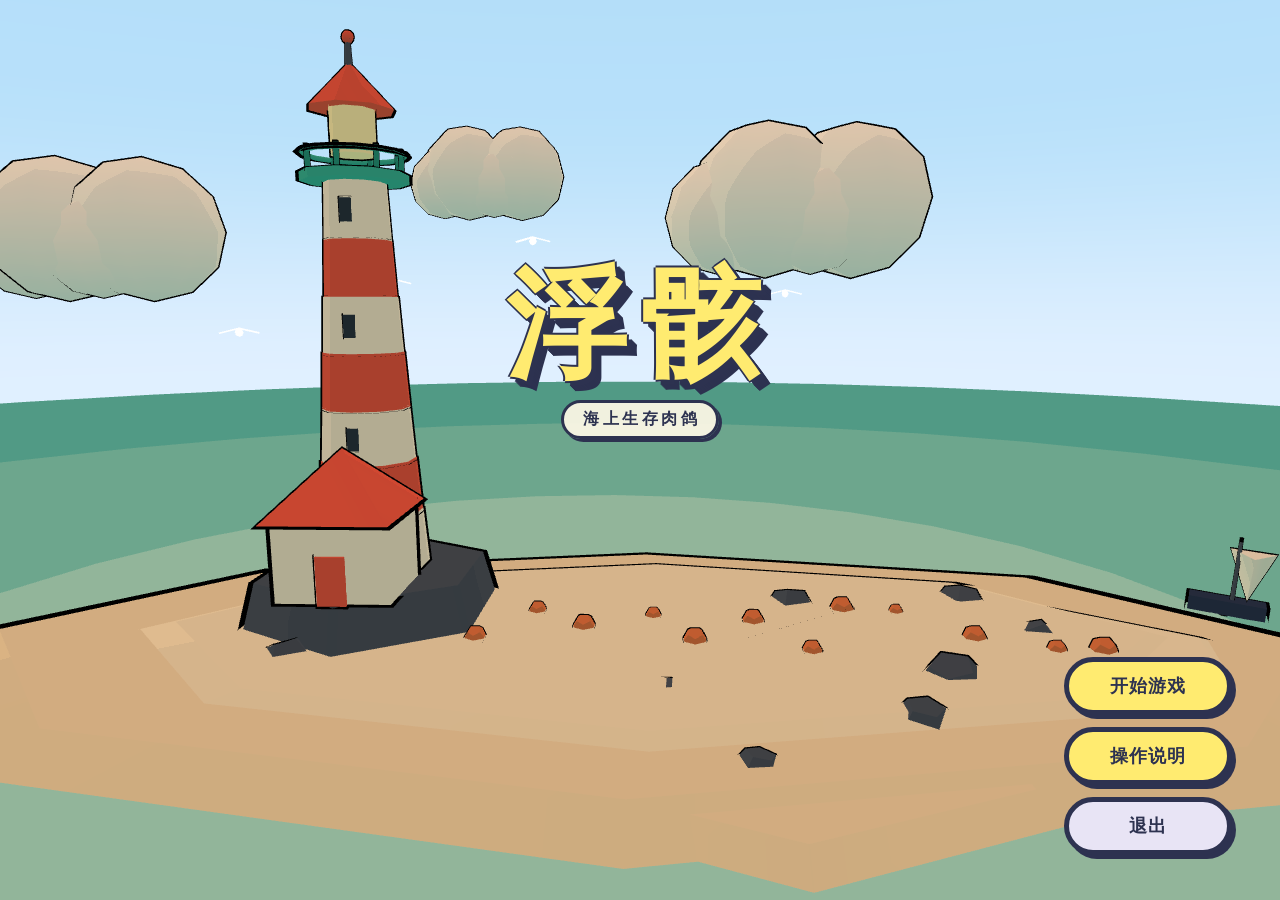
==== commit 4acf1a5e: "Enlarge sea decorations and rocks by 30% without changing salvage bottles. Co-authored-by: Cursor <c" ====
--- a/index.html
+++ b/index.html
@@ -4,7 +4,7 @@
   <meta charset="UTF-8" />
   <meta name="viewport" content="width=device-width, initial-scale=1.0, maximum-scale=1.0, user-scalable=no" />
   <title>浮骸</title>
-  <link rel="stylesheet" href="css/style.css?v=44n" />
+  <link rel="stylesheet" href="css/style.css?v=44p" />
 </head>
 <body>
   <div id="game-root">
@@ -447,8 +447,8 @@
     window.addEventListener('unhandledrejection', (e) => show(e.reason && e.reason.stack || e.reason));
     const fileHint = '请勿直接双击 index.html。运行项目里的 play.bat，或打开 http://127.0.0.1:8787/\nChrome 在 file:// 下无法加载 ES 模块。';
     const urls = location.protocol === 'file:'
-      ? ['./js/main.js', './js/main.js?v=44n']
-      : ['./js/main.js?v=44n'];
+      ? ['./js/main.js', './js/main.js?v=44p']
+      : ['./js/main.js?v=44p'];
     if (location.protocol === 'file:') show(fileHint);
     let last = null;
     let ok = false;
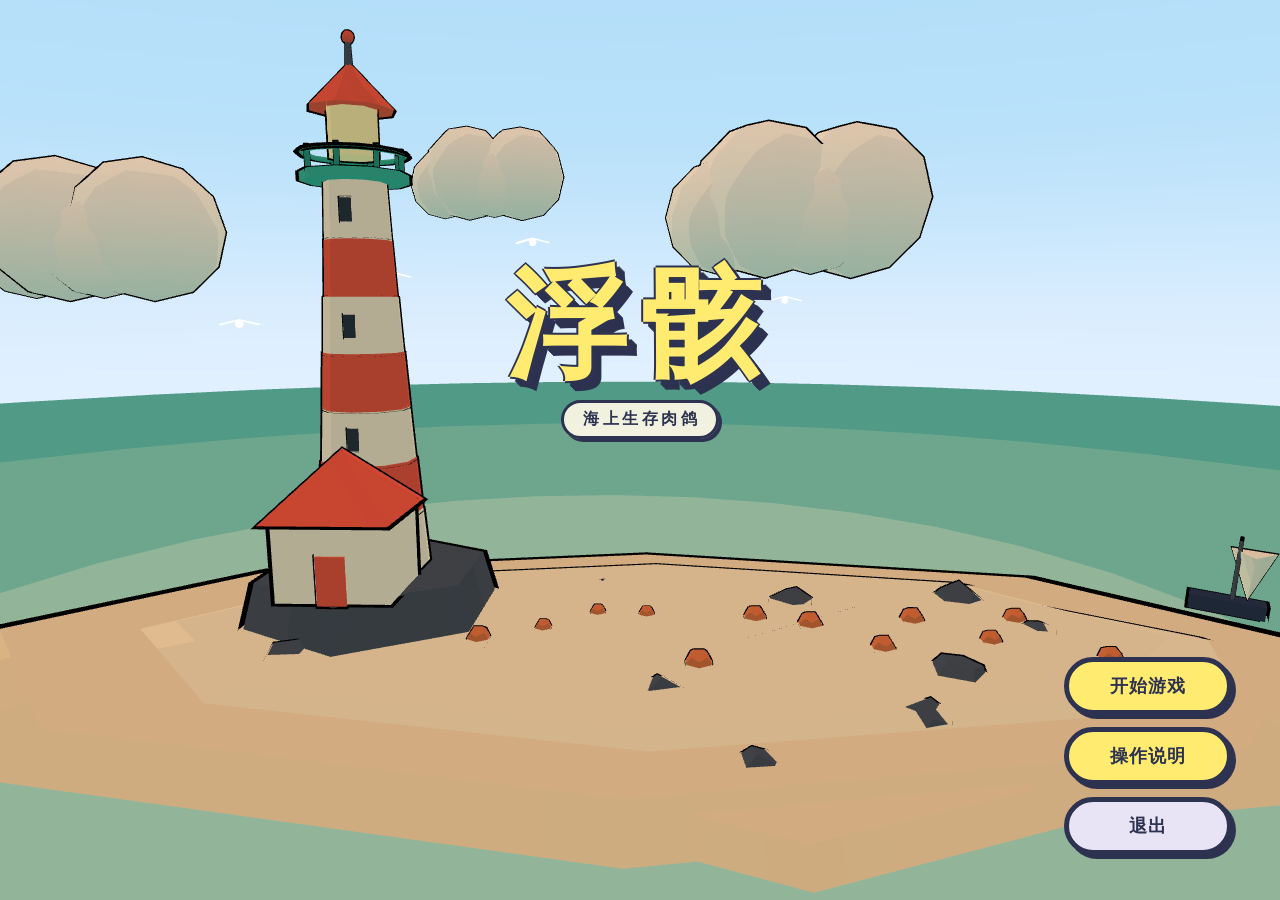
==== commit 0578a783: "Refresh shop skill and talent upgrade copy after each level-up. Co-authored-by: Cursor <cursoragent@" ====
--- a/index.html
+++ b/index.html
@@ -4,7 +4,7 @@
   <meta charset="UTF-8" />
   <meta name="viewport" content="width=device-width, initial-scale=1.0, maximum-scale=1.0, user-scalable=no" />
   <title>浮骸</title>
-  <link rel="stylesheet" href="css/style.css?v=44p" />
+  <link rel="stylesheet" href="css/style.css?v=44q" />
 </head>
 <body>
   <div id="game-root">
@@ -447,8 +447,8 @@
     window.addEventListener('unhandledrejection', (e) => show(e.reason && e.reason.stack || e.reason));
     const fileHint = '请勿直接双击 index.html。运行项目里的 play.bat，或打开 http://127.0.0.1:8787/\nChrome 在 file:// 下无法加载 ES 模块。';
     const urls = location.protocol === 'file:'
-      ? ['./js/main.js', './js/main.js?v=44p']
-      : ['./js/main.js?v=44p'];
+      ? ['./js/main.js', './js/main.js?v=44q']
+      : ['./js/main.js?v=44q'];
     if (location.protocol === 'file:') show(fileHint);
     let last = null;
     let ok = false;
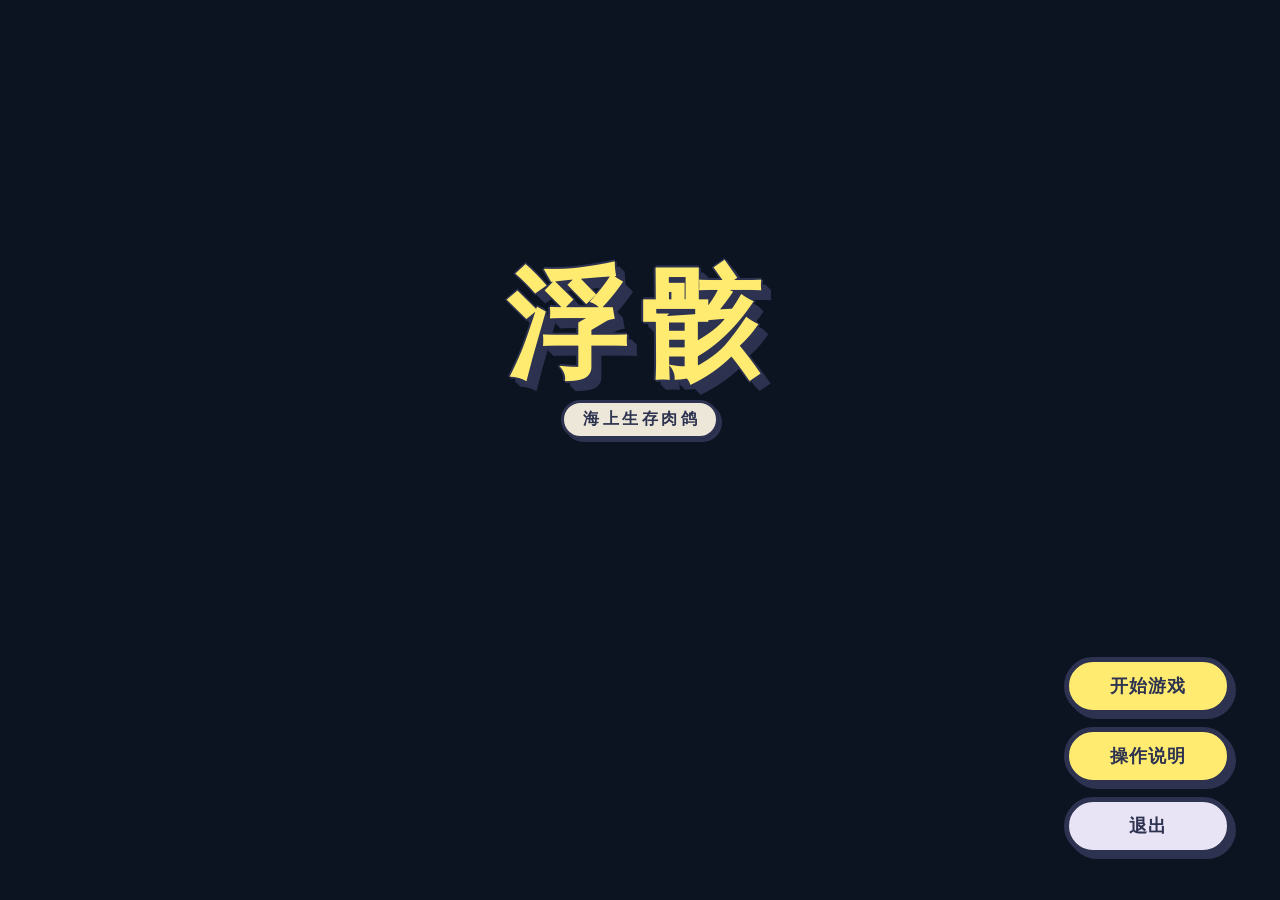
==== commit e038d3dc: "Load Three.js by file path so github.io works without importmap support. Co-authored-by: Cursor <cur" ====
--- a/index.html
+++ b/index.html
@@ -4,7 +4,7 @@
   <meta charset="UTF-8" />
   <meta name="viewport" content="width=device-width, initial-scale=1.0, maximum-scale=1.0, user-scalable=no" />
   <title>浮骸</title>
-  <link rel="stylesheet" href="css/style.css?v=44q" />
+  <link rel="stylesheet" href="css/style.css?v=44r" />
 </head>
 <body>
   <div id="game-root">
@@ -445,10 +445,19 @@
     };
     window.addEventListener('error', (e) => show((e.error && e.error.stack) || e.message));
     window.addEventListener('unhandledrejection', (e) => show(e.reason && e.reason.stack || e.reason));
+    if (location.protocol !== 'file:') {
+      const path = location.pathname || '/';
+      const leaf = path.split('/').pop() || '';
+      if (path && !path.endsWith('/') && !leaf.includes('.')) {
+        location.replace(path + '/' + location.search + location.hash);
+        return;
+      }
+    }
     const fileHint = '请勿直接双击 index.html。运行项目里的 play.bat，或打开 http://127.0.0.1:8787/\nChrome 在 file:// 下无法加载 ES 模块。';
+    const netHint = '脚本没加载成功。请用 Chrome / Edge 打开后硬刷新。微信内置浏览器和部分国内网络可能打不开 github.io。';
     const urls = location.protocol === 'file:'
-      ? ['./js/main.js', './js/main.js?v=44q']
-      : ['./js/main.js?v=44q'];
+      ? ['./js/main.js', './js/main.js?v=44r']
+      : ['./js/main.js?v=44r'];
     if (location.protocol === 'file:') show(fileHint);
     let last = null;
     let ok = false;
@@ -464,7 +473,7 @@
     if (ok) {
       if (location.protocol !== 'file:' && box) box.hidden = true;
     } else {
-      show(((last && last.stack) || last || '') + '\n\n' + fileHint);
+      show(((last && last.stack) || last || '') + '\n\n' + (location.protocol === 'file:' ? fileHint : netHint));
     }
   </script>
 </body>
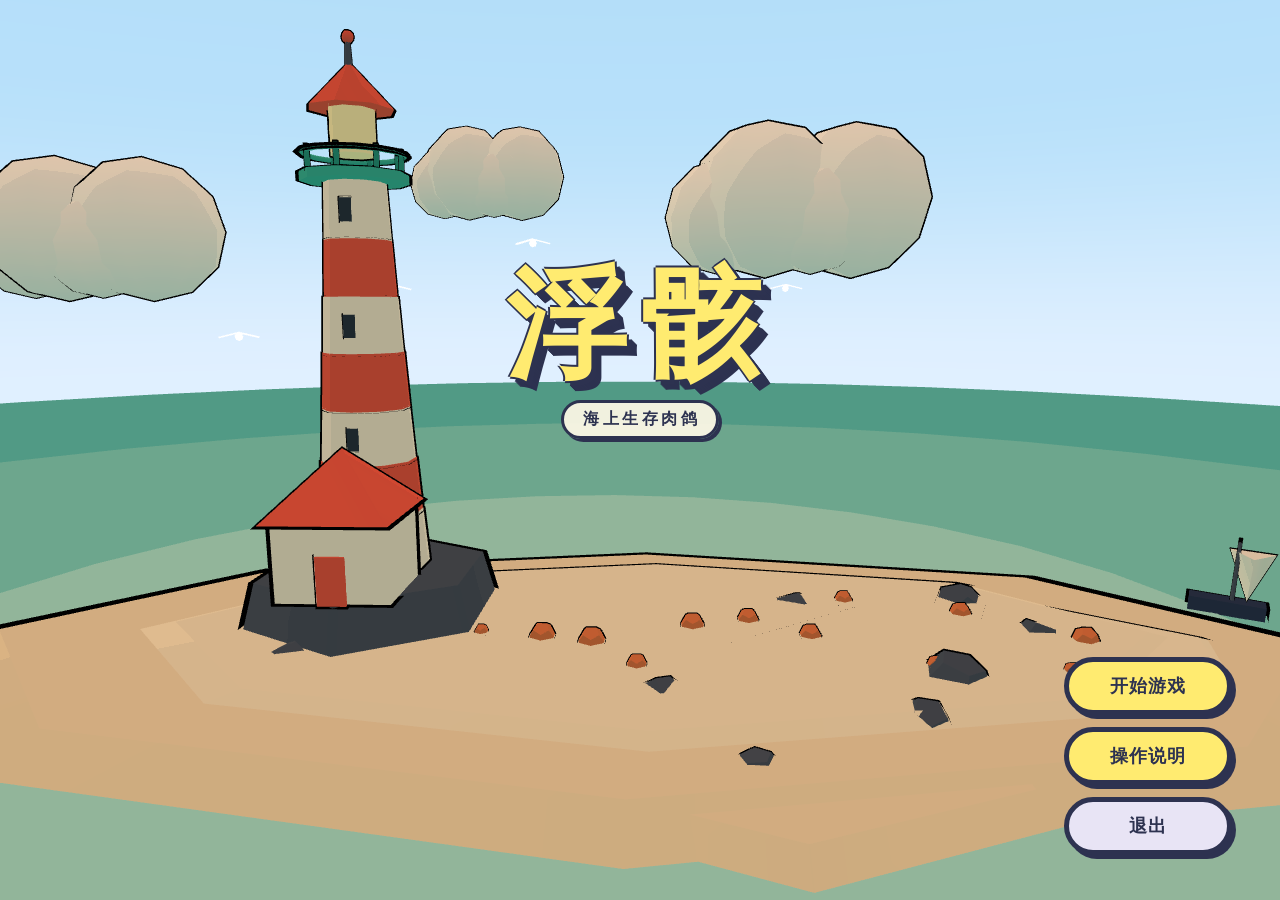
==== commit f05c141f: "Revert "Load Three.js by file path so github.io works without importmap support." This reverts commi" ====
--- a/index.html
+++ b/index.html
@@ -4,7 +4,7 @@
   <meta charset="UTF-8" />
   <meta name="viewport" content="width=device-width, initial-scale=1.0, maximum-scale=1.0, user-scalable=no" />
   <title>浮骸</title>
-  <link rel="stylesheet" href="css/style.css?v=44r" />
+  <link rel="stylesheet" href="css/style.css?v=44q" />
 </head>
 <body>
   <div id="game-root">
@@ -445,19 +445,10 @@
     };
     window.addEventListener('error', (e) => show((e.error && e.error.stack) || e.message));
     window.addEventListener('unhandledrejection', (e) => show(e.reason && e.reason.stack || e.reason));
-    if (location.protocol !== 'file:') {
-      const path = location.pathname || '/';
-      const leaf = path.split('/').pop() || '';
-      if (path && !path.endsWith('/') && !leaf.includes('.')) {
-        location.replace(path + '/' + location.search + location.hash);
-        return;
-      }
-    }
     const fileHint = '请勿直接双击 index.html。运行项目里的 play.bat，或打开 http://127.0.0.1:8787/\nChrome 在 file:// 下无法加载 ES 模块。';
-    const netHint = '脚本没加载成功。请用 Chrome / Edge 打开后硬刷新。微信内置浏览器和部分国内网络可能打不开 github.io。';
     const urls = location.protocol === 'file:'
-      ? ['./js/main.js', './js/main.js?v=44r']
-      : ['./js/main.js?v=44r'];
+      ? ['./js/main.js', './js/main.js?v=44q']
+      : ['./js/main.js?v=44q'];
     if (location.protocol === 'file:') show(fileHint);
     let last = null;
     let ok = false;
@@ -473,7 +464,7 @@
     if (ok) {
       if (location.protocol !== 'file:' && box) box.hidden = true;
     } else {
-      show(((last && last.stack) || last || '') + '\n\n' + (location.protocol === 'file:' ? fileHint : netHint));
+      show(((last && last.stack) || last || '') + '\n\n' + fileHint);
     }
   </script>
 </body>
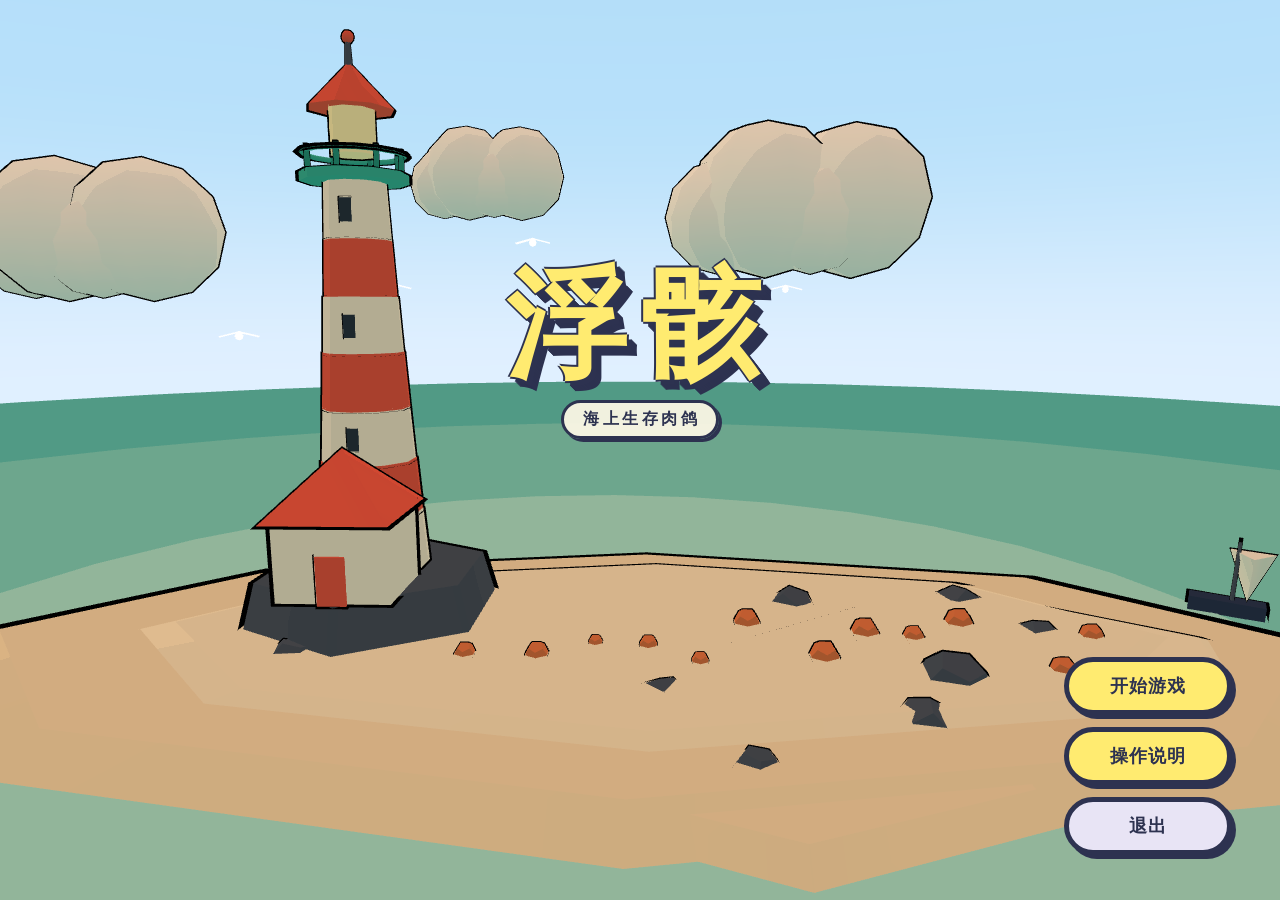
==== commit 85c3d3b6: "Force-refresh GitHub Pages cache after the broken Three.js bundle. Co-authored-by: Cursor <cursorage" ====
--- a/index.html
+++ b/index.html
@@ -4,7 +4,7 @@
   <meta charset="UTF-8" />
   <meta name="viewport" content="width=device-width, initial-scale=1.0, maximum-scale=1.0, user-scalable=no" />
   <title>浮骸</title>
-  <link rel="stylesheet" href="css/style.css?v=44q" />
+  <link rel="stylesheet" href="css/style.css?v=45a" />
 </head>
 <body>
   <div id="game-root">
@@ -447,8 +447,8 @@
     window.addEventListener('unhandledrejection', (e) => show(e.reason && e.reason.stack || e.reason));
     const fileHint = '请勿直接双击 index.html。运行项目里的 play.bat，或打开 http://127.0.0.1:8787/\nChrome 在 file:// 下无法加载 ES 模块。';
     const urls = location.protocol === 'file:'
-      ? ['./js/main.js', './js/main.js?v=44q']
-      : ['./js/main.js?v=44q'];
+      ? ['./js/main.js', './js/main.js?v=45a']
+      : ['./js/main.js?v=45a'];
     if (location.protocol === 'file:') show(fileHint);
     let last = null;
     let ok = false;
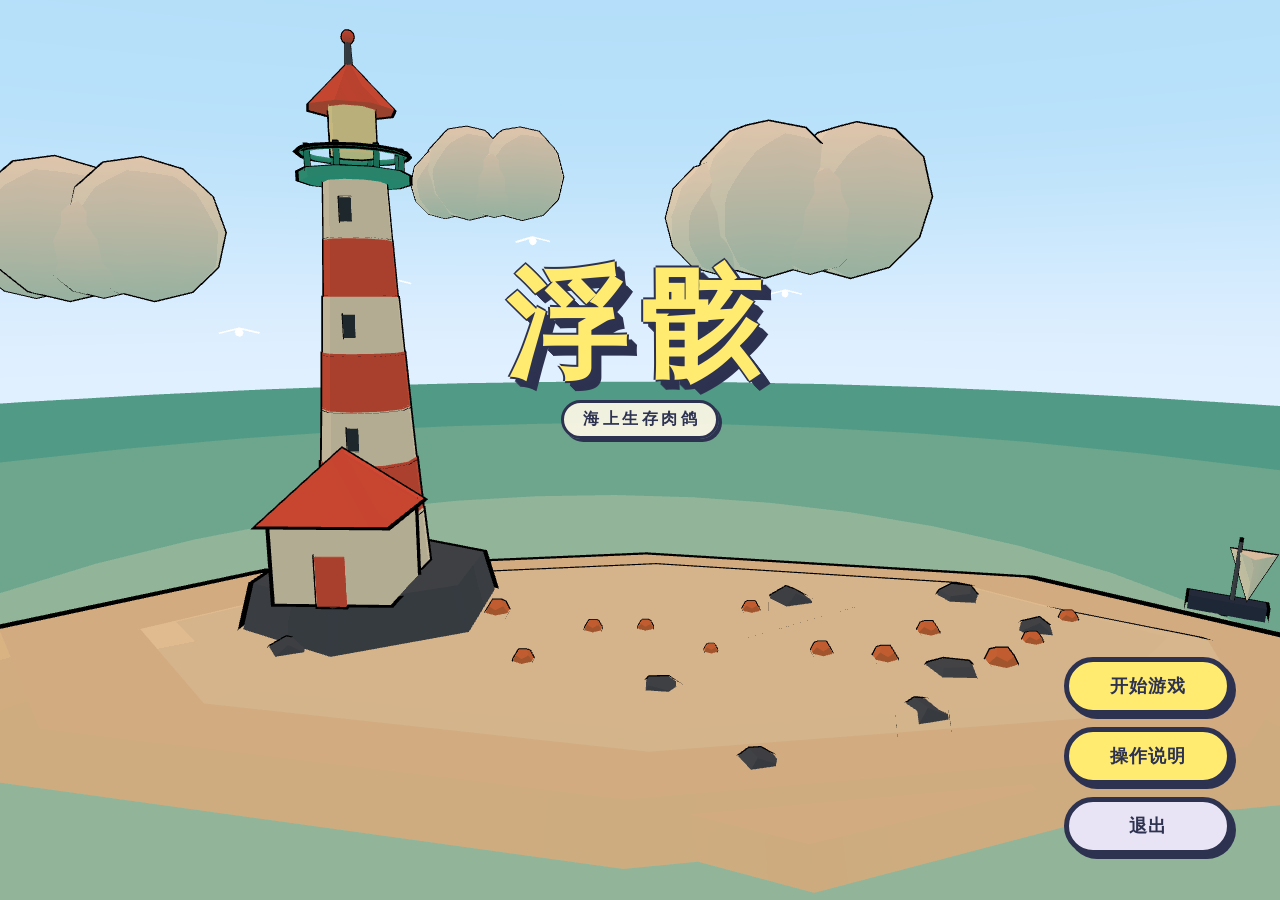
==== commit 67f7e404: "Let players switch bait mid-run and highlight the selected skill." ====
--- a/index.html
+++ b/index.html
@@ -4,7 +4,7 @@
   <meta charset="UTF-8" />
   <meta name="viewport" content="width=device-width, initial-scale=1.0, maximum-scale=1.0, user-scalable=no" />
   <title>浮骸</title>
-  <link rel="stylesheet" href="css/style.css?v=45a" />
+  <link rel="stylesheet" href="css/style.css?v=45f" />
 </head>
 <body>
   <div id="game-root">
@@ -447,8 +447,8 @@
     window.addEventListener('unhandledrejection', (e) => show(e.reason && e.reason.stack || e.reason));
     const fileHint = '请勿直接双击 index.html。运行项目里的 play.bat，或打开 http://127.0.0.1:8787/\nChrome 在 file:// 下无法加载 ES 模块。';
     const urls = location.protocol === 'file:'
-      ? ['./js/main.js', './js/main.js?v=45a']
-      : ['./js/main.js?v=45a'];
+      ? ['./js/main.js', './js/main.js?v=45f']
+      : ['./js/main.js?v=45f'];
     if (location.protocol === 'file:') show(fileHint);
     let last = null;
     let ok = false;
--- a/css/style.css
+++ b/css/style.css
@@ -236,6 +236,53 @@
   font-size: 11px;
   font-weight: 900;
   color: var(--ink-muted);
+}
+
+#inv-text {
+  pointer-events: auto;
+}
+
+#inv-text.inv-bait-switch {
+  display: inline-flex;
+  flex-wrap: wrap;
+  align-items: center;
+  gap: 4px 8px;
+  width: fit-content;
+  padding: 4px 8px;
+  background: var(--panel);
+  border: 2px solid #000;
+  border-radius: 4px;
+  color: var(--ink-on-panel);
+  cursor: pointer;
+  line-height: 1.2;
+}
+
+#inv-text .inv-bait-line {
+  display: flex;
+  align-items: center;
+  gap: 8px;
+}
+
+#inv-text .inv-bait-main,
+#inv-text .inv-bait-count {
+  font-size: 11px;
+  font-weight: 900;
+  color: var(--ink-on-panel);
+}
+
+#inv-text .inv-bait-hint {
+  font-size: 10px;
+  font-weight: 900;
+  color: var(--ink-muted);
+  width: 100%;
+}
+
+#inv-text.inv-bait-switch:hover {
+  box-shadow: 0 0 0 1px var(--border);
+}
+
+#combo-text {
+  display: none;
 }
 
 #combo-text.combo-hot {
@@ -566,6 +613,11 @@
 #hud[data-biome="coral"] .weapon-chip {
   background: var(--panel);
   color: var(--ink-on-panel);
+}
+
+#hud .weapon-chip.active {
+  background: linear-gradient(180deg, var(--pink), var(--pink-hot));
+  color: #fff;
 }
 
 .hidden {
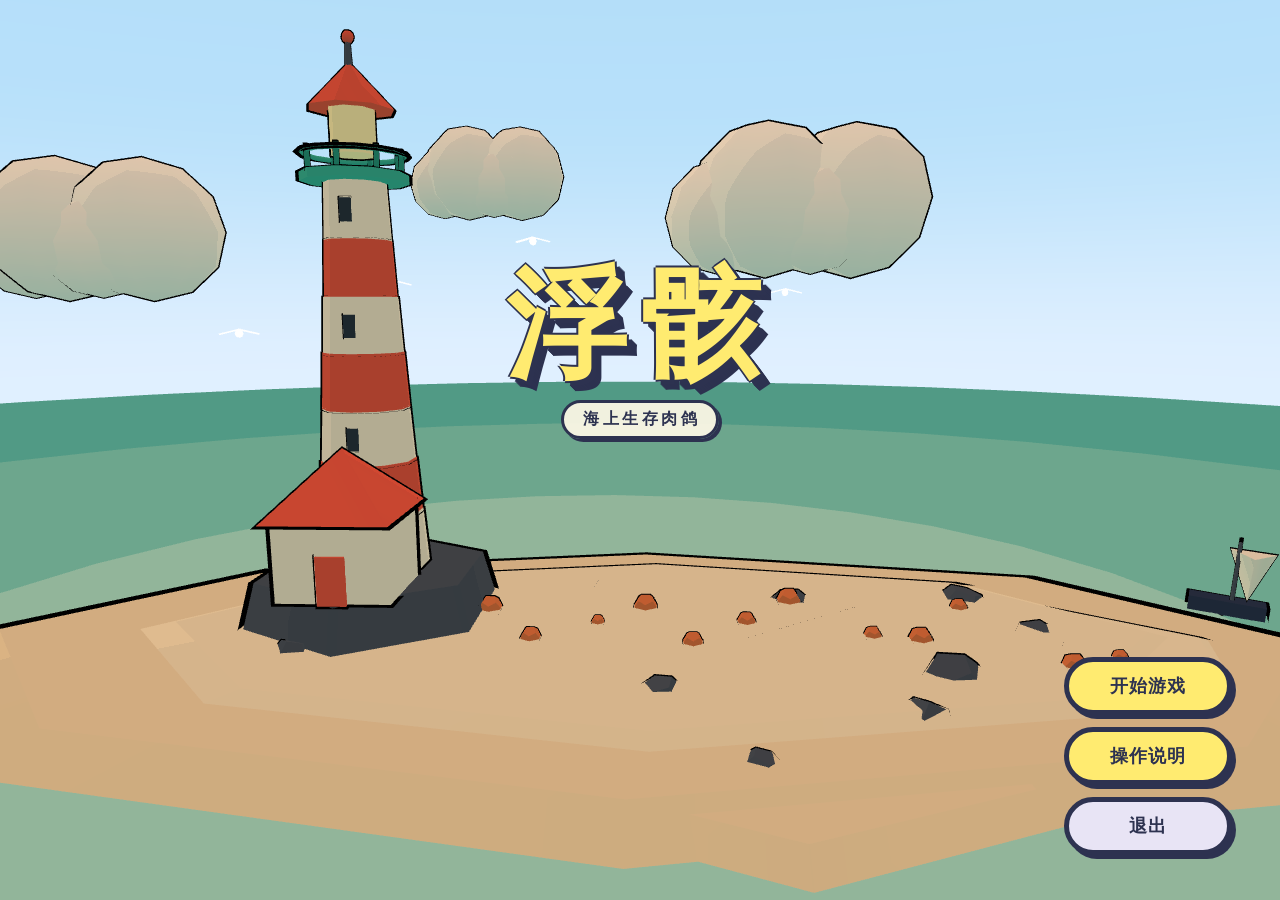
==== commit 6072409e: "Stop pulsing the bait HUD when catching fish or salvaging." ====
--- a/index.html
+++ b/index.html
@@ -4,7 +4,7 @@
   <meta charset="UTF-8" />
   <meta name="viewport" content="width=device-width, initial-scale=1.0, maximum-scale=1.0, user-scalable=no" />
   <title>浮骸</title>
-  <link rel="stylesheet" href="css/style.css?v=45f" />
+  <link rel="stylesheet" href="css/style.css?v=45g" />
 </head>
 <body>
   <div id="game-root">
@@ -447,8 +447,8 @@
     window.addEventListener('unhandledrejection', (e) => show(e.reason && e.reason.stack || e.reason));
     const fileHint = '请勿直接双击 index.html。运行项目里的 play.bat，或打开 http://127.0.0.1:8787/\nChrome 在 file:// 下无法加载 ES 模块。';
     const urls = location.protocol === 'file:'
-      ? ['./js/main.js', './js/main.js?v=45f']
-      : ['./js/main.js?v=45f'];
+      ? ['./js/main.js', './js/main.js?v=45g']
+      : ['./js/main.js?v=45g'];
     if (location.protocol === 'file:') show(fileHint);
     let last = null;
     let ok = false;
